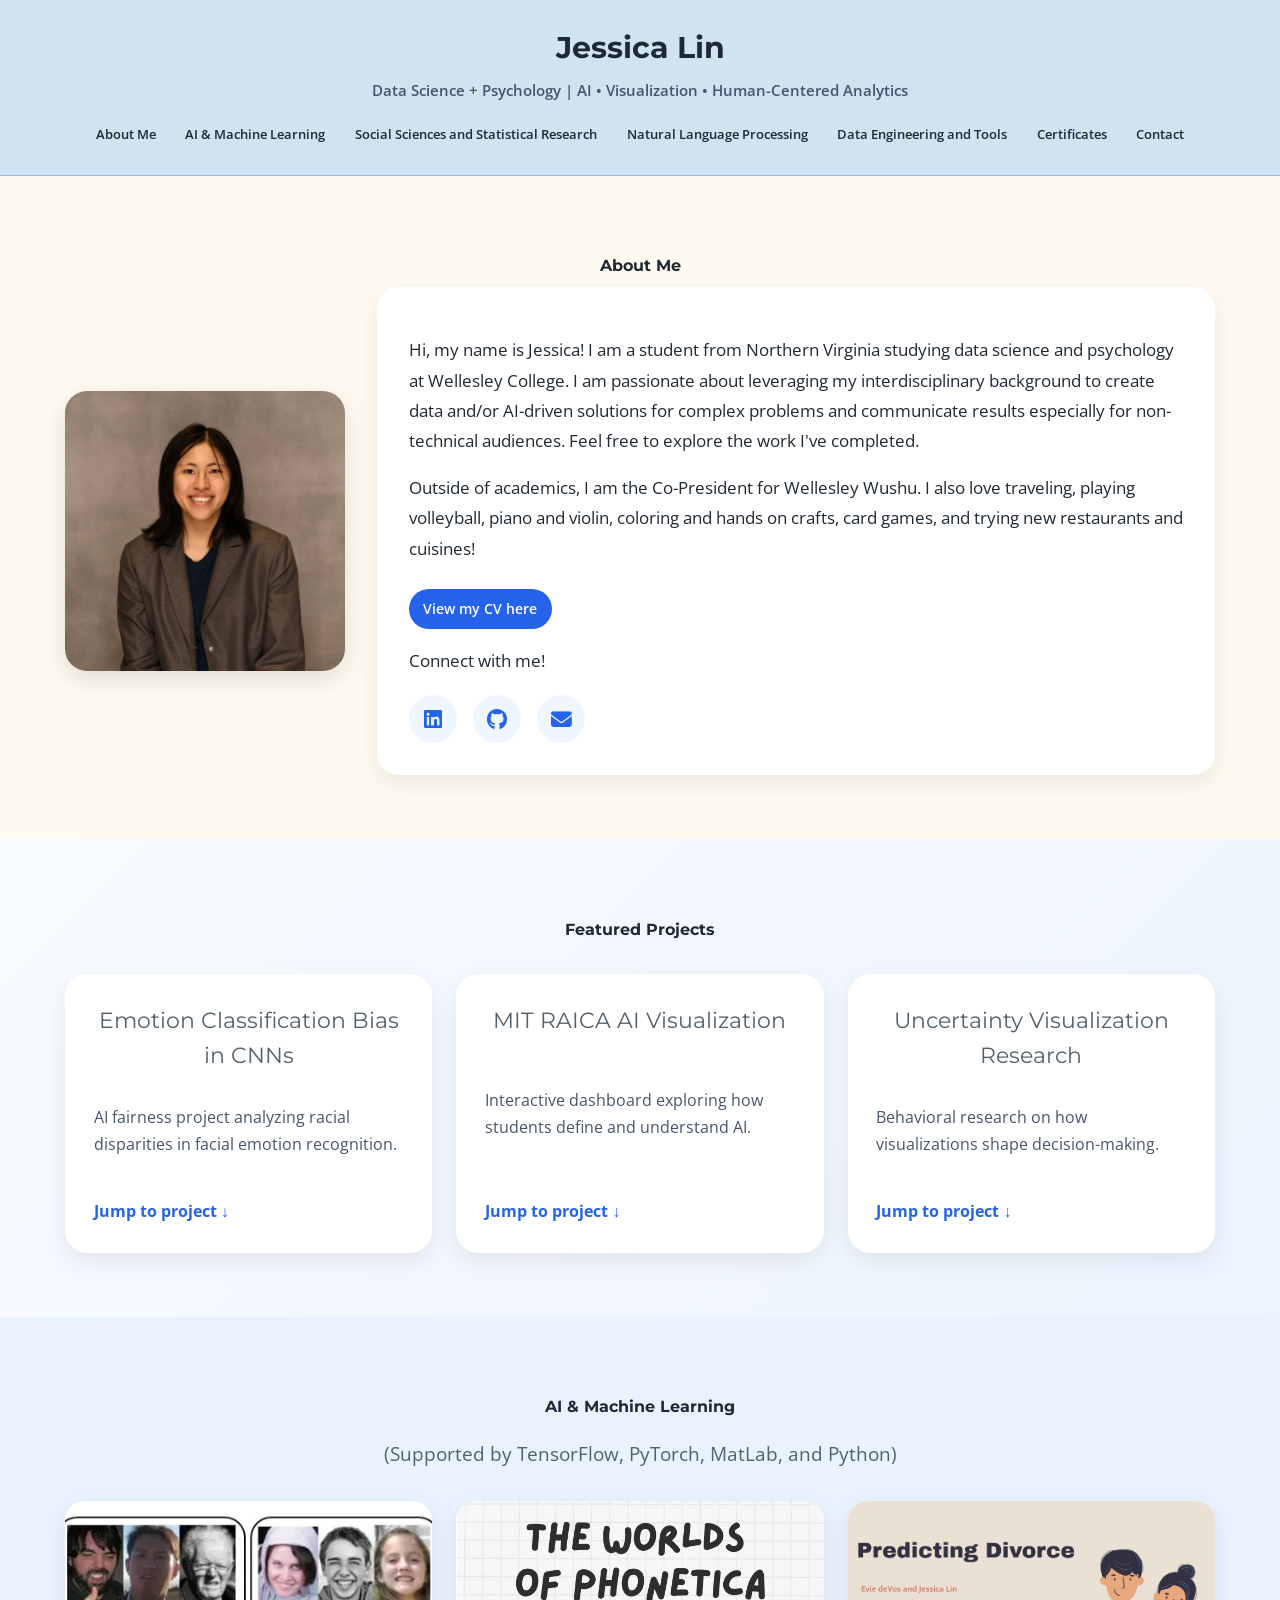
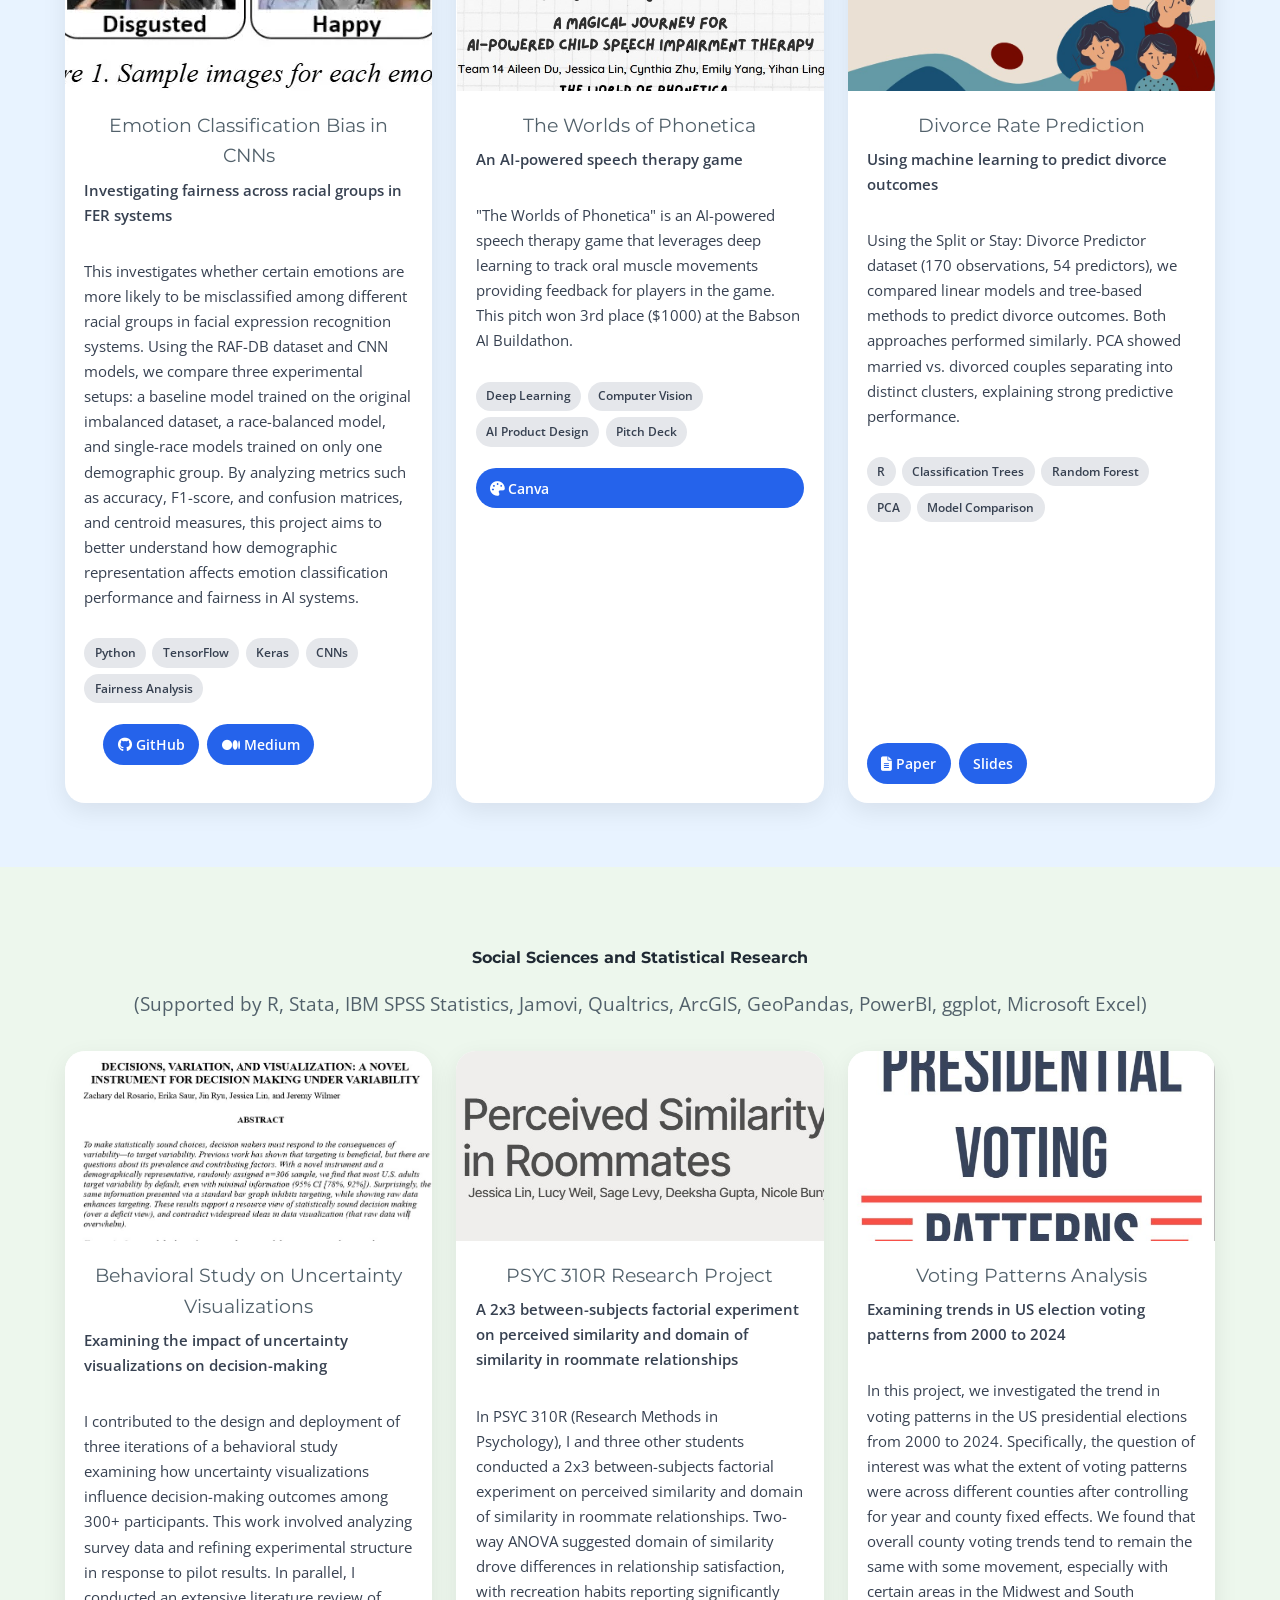
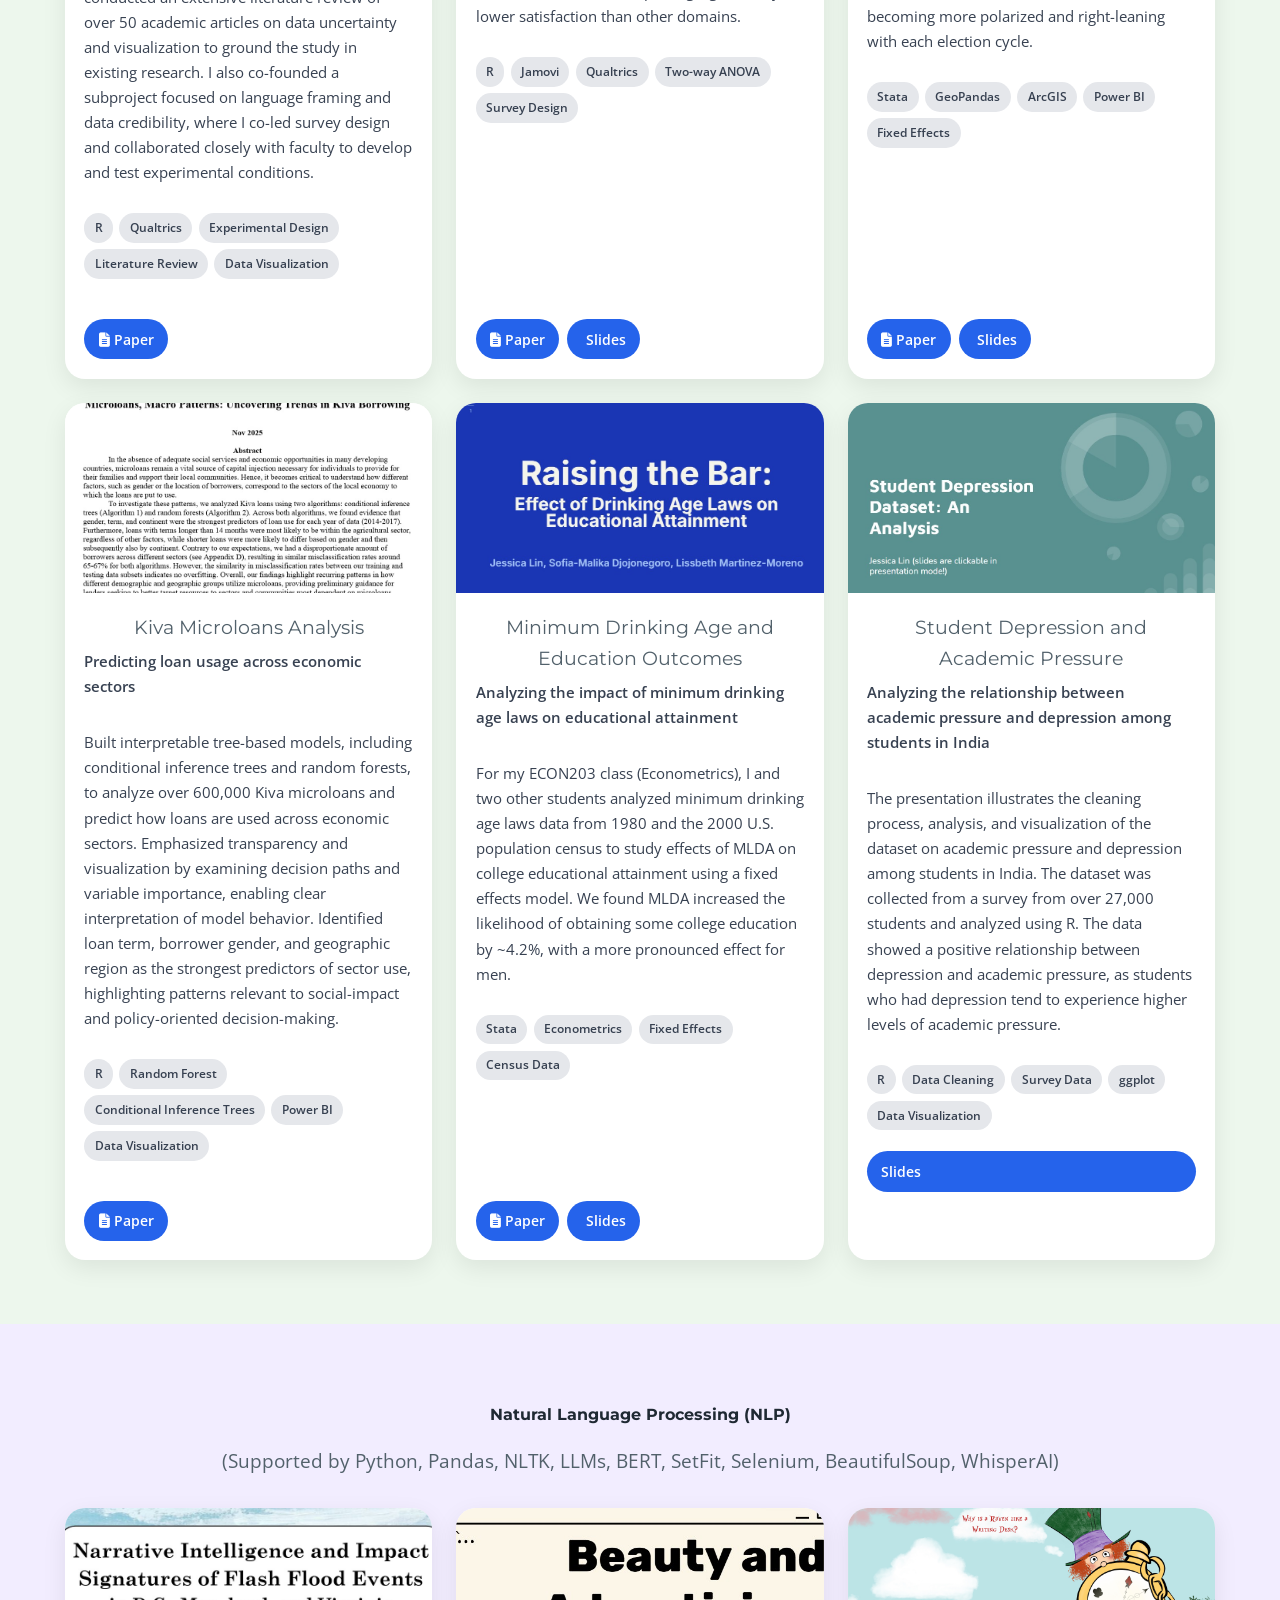
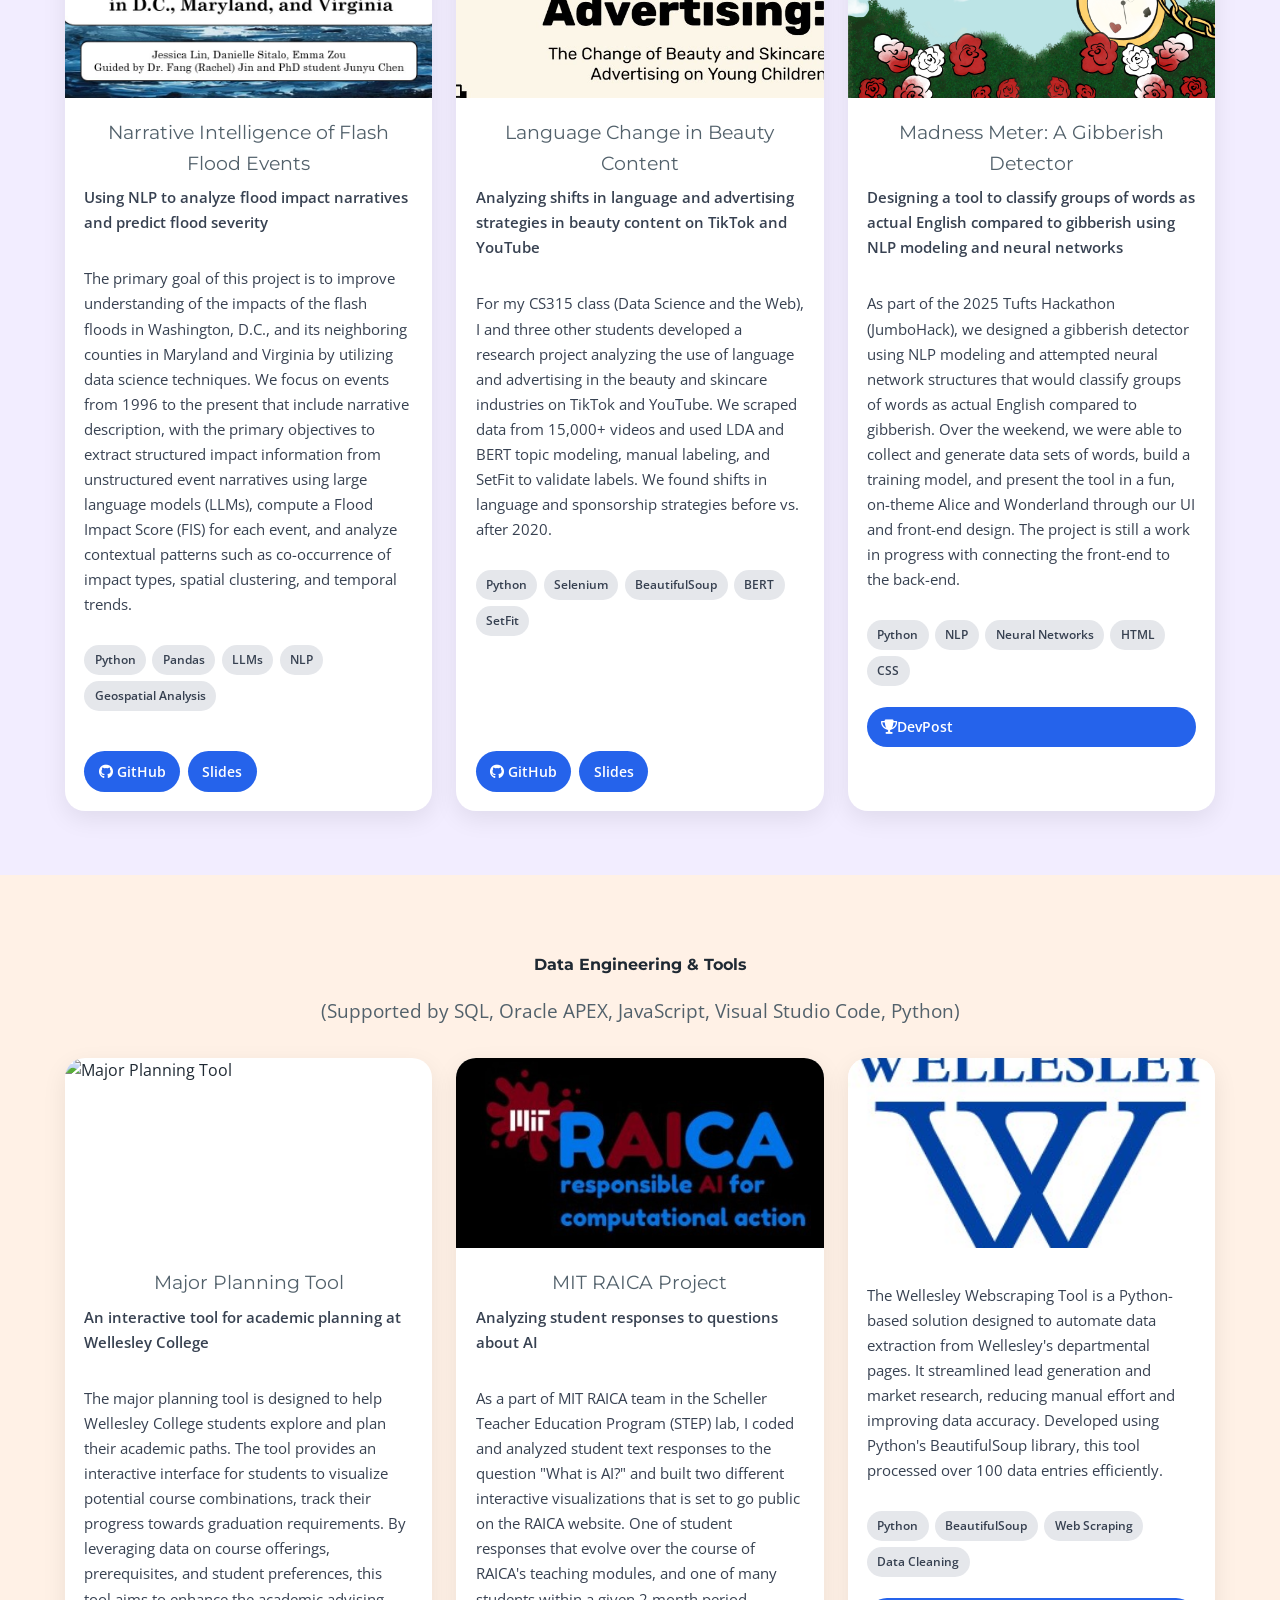
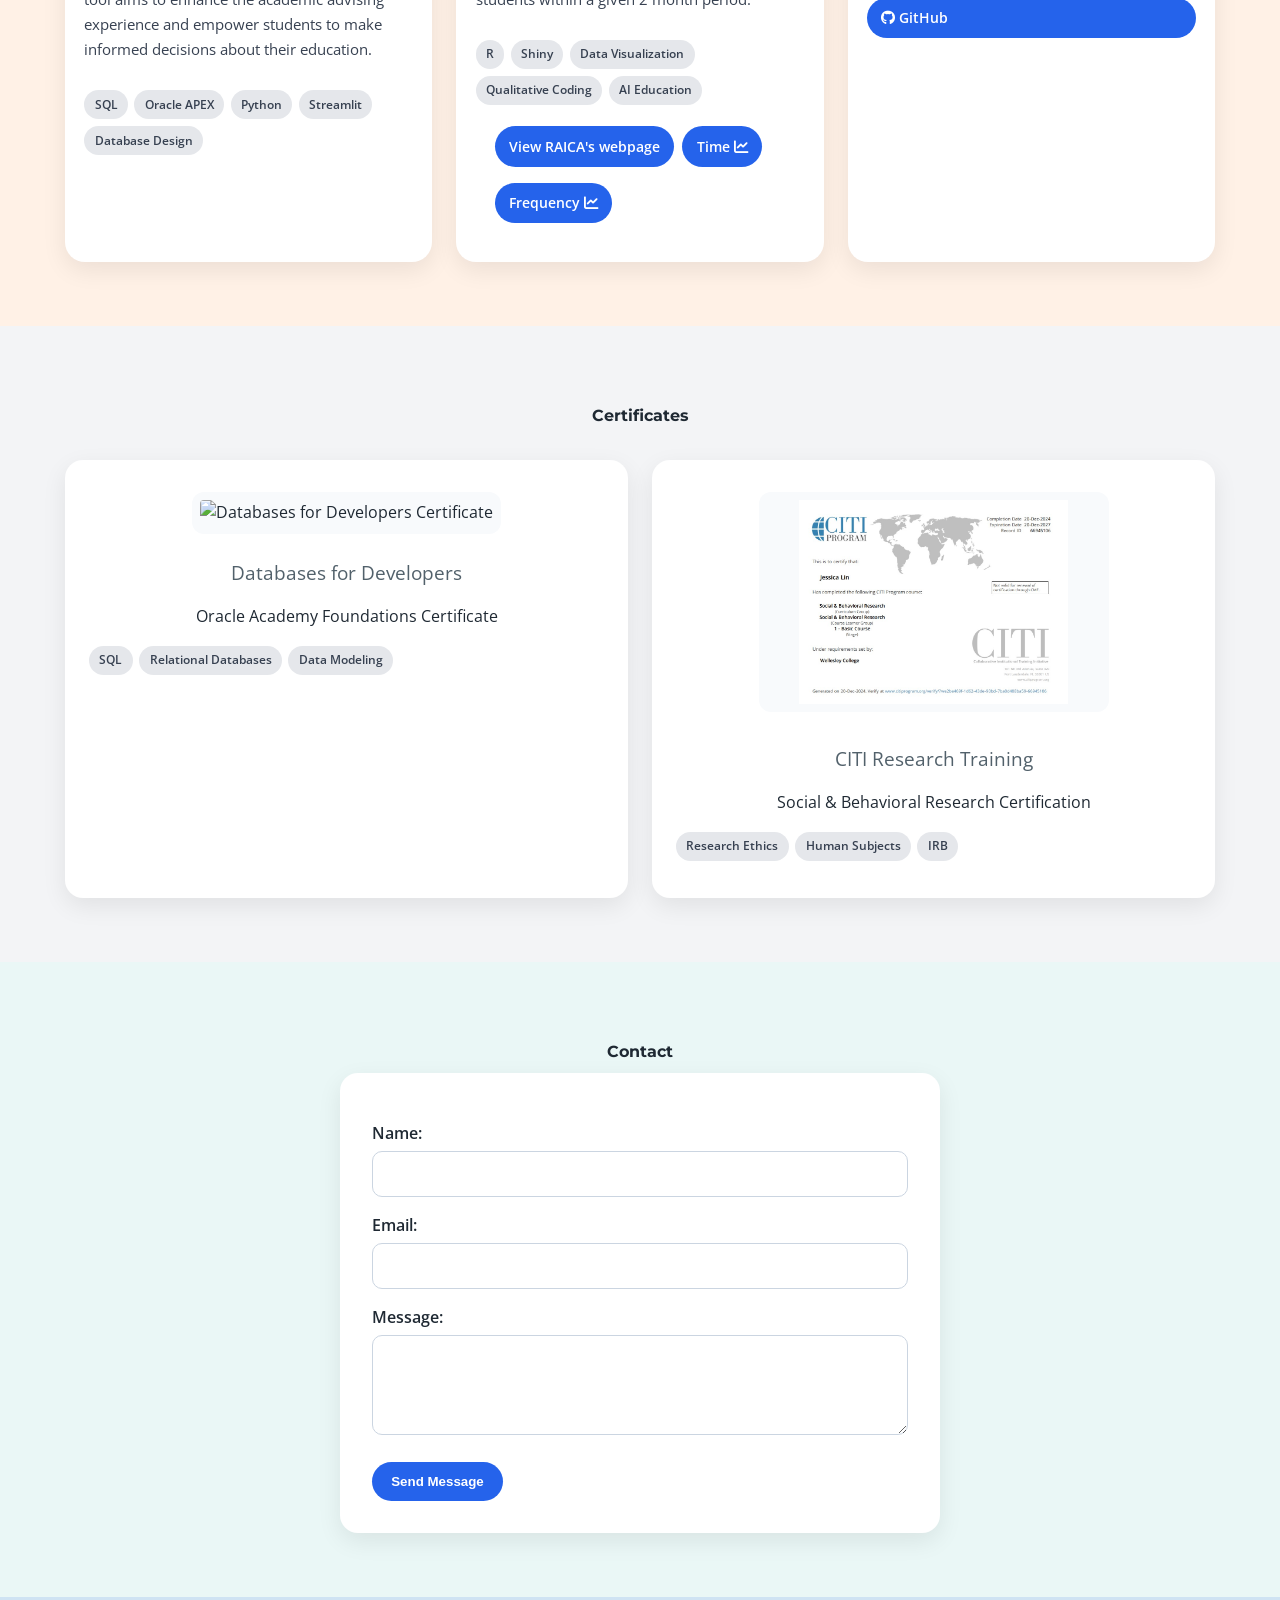
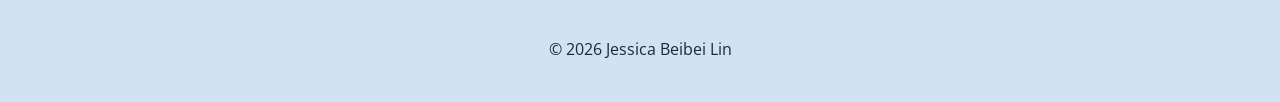
==== fixedHTML.html @ 967aeb87 "Add files via upload" ====
<!DOCTYPE html>
<html lang="en">

<head>
  <meta charset="UTF-8" />
  <meta name="viewport" content="width=device-width, initial-scale=1.0" />
  <title>jessicabeibeilin</title>
  <link rel="stylesheet" href="styles2.css" />
  <link href="https://fonts.googleapis.com/css2?family=Montserrat:wght@400;700&family=Open+Sans:wght@400;600&display=swap"
    rel="stylesheet" />
  <link rel="stylesheet"
href="https://cdnjs.cloudflare.com/ajax/libs/font-awesome/6.5.1/css/all.min.css">
</head>

<body>
  <header>
    <h1>Jessica Lin</h1>
    <p class="header-subtitle"> Data Science + Psychology | AI • Visualization • Human-Centered Analytics</p>
    <nav>
      <a href="#about">About Me</a>
      <a href = "#AI"> AI & Machine Learning</a>
      <a href = "#social-sciences">Social Sciences and Statistical Research</a>
      <a href = "#nlp"> Natural Language Processing</a>
      <a href = "#data-tools">Data Engineering and Tools</a>
      <a href="#certificates">Certificates</a>
      <a href="#contact">Contact</a>
    </nav>
  </header>

  <!-- About Section -->
  <section id="about">
    <div class="section-inner">
      <h2>About Me</h2>

      <div class="about-container">

        <img src="linkedinphoto.jpg" alt="Jessica" class="profile-image" />

        <div class="about-text">
          <p>
            Hi, my name is Jessica! I am a student from Northern Virginia studying data science and psychology at Wellesley College. I am passionate about leveraging my interdisciplinary background to create data and/or AI-driven solutions for complex problems and communicate results especially for non-technical audiences. Feel free to explore the work I've completed. 
          </p>

          <p>
            Outside of academics, I am the Co-President for Wellesley Wushu. I also love traveling, playing volleyball, piano and violin, coloring and hands on crafts, card games, and trying new restaurants and cuisines! 
          </p>

          <a href="https://docs.google.com/document/d/1Eyg92lSTG8nufrN2WsNbJZgg8DPLaAZPEqA3WFaGYxY/edit?usp=sharing"
            class="cv-link" target="_blank" rel="noopener noreferrer">View my CV here</a>

          <p> Connect with me! </p>
          <div class="social-links">

        <a href="https://www.linkedin.com/in/jessicablin/"
            target="_blank"
            rel="noopener noreferrer">
            <i class="fa-brands fa-linkedin"></i>
        </a>

        <a href="https://github.com/JL72005"
            target="_blank"
            rel="noopener noreferrer">
            <i class="fa-brands fa-github"></i>
        </a>

        <a href="mailto:jessicab2lin@gmail.com">
            <i class="fa-solid fa-envelope"></i>
        </a>
      </div>

    </div>
  </section>

  <section id="featured-projects">
  <div class="section-inner">
    <h2>Featured Projects</h2>

    <div class="featured-container">

      <a href="#emotion-cnn" class="featured-card">
        <h3>Emotion Classification Bias in CNNs</h3>
        <p>AI fairness project analyzing racial disparities in facial emotion recognition.</p>
        <span>Jump to project ↓</span>
      </a>

      <a href="#raica" class="featured-card">
        <h3>MIT RAICA AI Visualization</h3>
        <p>Interactive dashboard exploring how students define and understand AI.</p>
        <span>Jump to project ↓</span>
      </a>

      <a href="#uncertainty-viz" class="featured-card">
        <h3>Uncertainty Visualization Research</h3>
        <p>Behavioral research on how visualizations shape decision-making.</p>
        <span>Jump to project ↓</span>
      </a>

    </div>
  </div>
</section>


  <!-- AI Projects Section -->
   <section id="AI">
    <div class="section-inner">
    <h1>AI & Machine Learning</h1>
    <h3>(Supported by TensorFlow, PyTorch, MatLab, and Python)</h3>
    
    <div class="projects-container">
        <!-- ANN project -->
        <div class="project" id="emotion-cnn">
          <img src="ANNprojectimage.jpg" alt="Race Emotion Classifier" class="project-image" />
          <div class="project-text">
            <h3 class="project-title">Emotion Classification Bias in CNNs</h3>
            <p class="project-subtitle"> Investigating fairness across racial groups in FER systems</p>
            <p>
              This investigates whether certain emotions are more likely to be misclassified among different racial groups in facial expression recognition systems. Using the RAF-DB dataset and CNN models, we compare three experimental setups: a baseline model trained on the original imbalanced dataset, a race-balanced model, and single-race models trained on only one demographic group. By analyzing metrics such as accuracy, F1-score, and confusion matrices, and centroid measures, this project aims to better understand how demographic representation affects emotion classification performance and fairness in AI systems.
            </p>

            <div class="tools">
              <span>Python</span>
              <span>TensorFlow</span>
              <span>Keras</span>
              <span>CNNs</span>
              <span>Fairness Analysis</span>
            </div>

            <div class="project-links">
              <a href="https://github.com/JL72005/ANN_final_project_revised" target="_blank"
                rel="noopener noreferrer" class="project-link"><i class="fa-brands fa-github"></i> GitHub</a>
              <a href="https://medium.com/@jl140/emotion-specific-bias-during-facial-expression-recognition-07e80ba3b588" target="_blank"
                rel="noopener noreferrer" class="project-link"><i class="fa-brands fa-medium"></i> Medium</a>
            </div>
          </div>
        </div> 

        <!-- World of Phonetics Concept Mockup -->
        <div class="project" id="phonetica">
            <img src="phonetica-slide.jpg" alt="The Worlds of Phonetica Slide" class="project-image" />
            <div class="project-text">
                <h3 class="project-title">The Worlds of Phonetica</h3>
                <p class="project-subtitle">An AI-powered speech therapy game</p>
                <p>
                "The Worlds of Phonetica" is an AI-powered speech therapy game that leverages deep learning to track oral
                muscle movements providing feedback for players in the game. This pitch won 3rd place ($1000) at the Babson
                AI Buildathon.
                </p>
                <div class="tools">
                  <span>Deep Learning</span>
                  <span>Computer Vision</span>
                  <span>AI Product Design</span>
                  <span>Pitch Deck</span>
                </div>
                <a href="https://www.canva.com/design/DAGWqBNtX0k/dglVapcEIBb4naqel0X7BA/view" target="_blank"
                rel="noopener noreferrer" class="project-link"><i class="fa-solid fa-palette"></i> Canva</a>
            </div>
        </div>

        <!-- Divorce Rate Prediction-->
         <div class="project" id="divorce-prediction">
          <img src="STAT228 Presentation.jpg" alt="STAT228 Project" class="project-image" />
          <div class="project-text">
            <h3 class="project-title">Divorce Rate Prediction</h3>
            <p class="project-subtitle">Using machine learning to predict divorce outcomes</p>
            <p>
              Using the Split or Stay: Divorce Predictor dataset (170 observations, 54 predictors), we compared linear
              models and tree-based methods to predict divorce outcomes. Both approaches performed similarly. PCA showed
              married vs. divorced couples separating into distinct clusters, explaining strong predictive performance.
            </p>
            <div class="tools">
              <span>R</span>
              <span>Classification Trees</span>
              <span>Random Forest</span>
              <span>PCA</span>
              <span>Model Comparison</span>
            </div>
          </div>
          <div class="project-links">
            <a href="https://docs.google.com/document/d/1ZNhc9ETuQOTd26PcB_HYOC4OlQ8F453jZq9GGCqTgaE/edit?usp=sharing"
              target="_blank" rel="noopener noreferrer" class="project-link">
              <i class="fa-solid fa-file-lines"></i> Paper
            </a>
            <a href="https://docs.google.com/presentation/d/14qWuNqqfo8fsfIp4SK6Ht1Xy3H4_ZGeK2hEhko9kilY/edit?usp=sharing"
              target="_blank" rel="noopener noreferrer" class="project-link">
              <wa-icon name="person-chalkboard"></wa-icon>Slides
            </a>
          </div>
        </div>
    </div> 
</div>
</div>
</section>

    <!--Social Sciences and Statistical project-->
    <section id="social-sciences">
    <div class="section-inner">
    <h1>Social Sciences and Statistical Research</h1>
    <h3>(Supported by R, Stata, IBM SPSS Statistics, Jamovi, Qualtrics, ArcGIS, GeoPandas, PowerBI, ggplot, Microsoft Excel)</h3>
    
    <div class="projects-container">

        <!-- Zach Del Rosario Lab -->
        <div class="project" id="uncertainty-viz">
          <img src="VariabilityPaper.jpg" alt="Uncertainty Research Lab" class="project-image" />
          <div class="project-text">
            <h3 class="project-title">Behavioral Study on Uncertainty Visualizations</h3>
            <p class="project-subtitle">Examining the impact of uncertainty visualizations on decision-making</p>
            <p>
              I contributed to the design and deployment of three iterations of a behavioral study examining how uncertainty visualizations influence decision-making outcomes among 300+ participants. This work involved analyzing survey data and refining experimental structure in response to pilot results. In parallel, I conducted an extensive literature review of over 50 academic articles on data uncertainty and visualization to ground the study in existing research. I also co-founded a subproject focused on language framing and data credibility, where I co-led survey design and collaborated closely with faculty to develop and test experimental conditions.
            </p>
            <div class="tools">
              <span>R</span>
              <span>Qualtrics</span>
              <span>Experimental Design</span>
              <span>Literature Review</span>
              <span>Data Visualization</span>
            </div>
          </div>
          <div class="project-links">
            <a href="https://osf.io/preprints/psyarxiv/vujta_v3" target="_blank" rel="noopener noreferrer"
              class="project-link">
              <i class="fa-solid fa-file-lines"></i> Paper
            </a>
          </div>
        </div>
        
      <!-- PSYC 310 R -->
        <div class="project" id="psyc-310r">
          <img src="PSYC310R Presentation.jpg" alt="PSYC310R Research Project" class="project-image" />
          <div class="project-text">
            <h3 class="project-title">PSYC 310R Research Project</h3>
            <p class="project-subtitle">A 2x3 between-subjects factorial experiment on perceived similarity and domain of similarity in roommate relationships</p>
            <p>
              In PSYC 310R (Research Methods in Psychology), I and three other students conducted a 2x3 between-subjects factorial experiment on perceived similarity and domain of similarity in roommate relationships. Two-way ANOVA suggested domain of similarity drove differences in relationship satisfaction, with recreation habits reporting significantly lower satisfaction than other domains.
            </p>
            <div class="tools">
              <span>R</span>
              <span>Jamovi</span>
              <span>Qualtrics</span>
              <span>Two-way ANOVA</span>
              <span>Survey Design</span>
            </div>
          </div>
          <div class="project-links">
            <a href="https://docs.google.com/document/d/1gbOvlLTYnkE1o2awp3HYTtX5MDrzDEFX1TaNJ-Z20pI/edit?usp=sharing"
              target="_blank" rel="noopener noreferrer" class="project-link">
              <i class="fa-solid fa-file-lines"></i> Paper
            </a>
            <a href="https://docs.google.com/presentation/d/1D-kvUPr6qKrRgJjbxMsTWqyV239ixr5wreYImiFqrmQ/edit#slide=id.g357b864254b_0_18"
              target="_blank" rel="noopener noreferrer" class="project-link">
              <i class="fa-solid fa-presentation-screen"></i> Slides
            </a>
          </div> 
        </div>
        <!-- class="project" Voting patterns -->
         <div class="project" id="voting-patterns">
         <img src="PresidentialVotingPatterns.jpg" alt="Voting Patterns Project" class="project-image" />
          <div class="project-text">
            <h3 class="project-title">Voting Patterns Analysis</h3>
            <p class="project-subtitle">Examining trends in US election voting patterns from 2000 to 2024</p>
            <p>
              In this project, we investigated the trend in voting patterns in the US presidential elections from 2000 to 2024. Specifically, the question of interest was what the extent of voting patterns were across different counties after controlling for year and county fixed effects. We found that overall county voting trends tend to remain the same with some movement, especially with certain areas in the Midwest and South becoming more polarized and right-leaning with each election cycle.
            </p>
            <div class="tools">
              <span>Stata</span>
              <span>GeoPandas</span>
              <span>ArcGIS</span>
              <span>Power BI</span>
              <span>Fixed Effects</span>
            </div>
          </div>
          <div class="project-links">
            <a href="https://docs.google.com/document/d/1aka6sstOGWgV332l6RnGOVoq4HM7oTOtIcwrHrVSPS4/edit?usp=sharing"
              target="_blank" rel="noopener noreferrer" class="project-link">
              <i class="fa-solid fa-file-lines"></i> Paper
            </a>
            <a href="https://docs.google.com/presentation/d/1YPPEGNHQqKDYxbkLPn1Yc0EtvVxJaQxF4QAAurKTSwc/edit?usp=sharing"
              target="_blank" rel="noopener noreferrer" class="project-link">
              <i class="fa-solid fa-presentation-screen"></i> Slides
            </a>
          </div>
        </div> 
          
        <!-- kiva microloans-->
         <div class="project" id="kiva-microloans">
          <img src="STAT260PAPER.jpg" alt="STAT 260 PAPER" class="project-image" />
          <div class="project-text">
            <h3 class="project-title">Kiva Microloans Analysis</h3>
            <p class="project-subtitle">Predicting loan usage across economic sectors</p>
            <p>
             Built interpretable tree-based models, including conditional inference trees and random forests, to analyze over 600,000 Kiva microloans and predict how loans are used across economic sectors. Emphasized transparency and visualization by examining decision paths and variable importance, enabling clear interpretation of model behavior. Identified loan term, borrower gender, and geographic region as the strongest predictors of sector use, highlighting patterns relevant to social-impact and policy-oriented decision-making.
            </p>
            <div class="tools">
              <span>R</span>
              <span>Random Forest</span>
              <span>Conditional Inference Trees</span>
              <span>Power BI</span>
              <span>Data Visualization</span>
            </div>
          </div>
          <div class="project-links">
            <a href="https://docs.google.com/document/d/1hBkRtJXxIv7JZl_htSe3cc77V9F8MSpozQvo2VKlYpo/edit?usp=sharing" target="_blank" rel="noopener noreferrer"
              class="project-link">
              <i class="fa-solid fa-file-lines"></i> Paper
            </a>
          </div>
        </div>
        
        <!-- Minimum Drinking Age and Education Outcomes -->
        <div class="project" id="minimum-drinking-age">
          <img src="ECON203Presentation.jpg" alt="ECON203 Research Project" class="project-image" />
          <div class="project-text">
            <h3 class="project-title">Minimum Drinking Age and Education Outcomes</h3>
            <p class="project-subtitle">Analyzing the impact of minimum drinking age laws on educational attainment</p>
            <p>
              For my ECON203 class (Econometrics), I and two other students analyzed minimum drinking age laws data from
              1980 and the 2000 U.S. population census to study effects of MLDA on college educational attainment using a
              fixed effects model. We found MLDA increased the likelihood of obtaining some college education by ~4.2%,
              with a more pronounced effect for men.
            </p>
            <div class="tools">
              <span>Stata</span>
              <span>Econometrics</span>
              <span>Fixed Effects</span>
              <span>Census Data</span>
            </div>
          </div>
          <div class="project-links">
            <a href="https://docs.google.com/document/d/1CeSD0nEW8kujBw_8gRl3DM_efhWUOme5UGp8J2e76OY/edit?usp=sharing"
              target="_blank" rel="noopener noreferrer" class="project-link">
              <i class="fa-solid fa-file-lines"></i> Paper
            </a>
            <a href="https://docs.google.com/presentation/d/1LXL-WvPtcdQpJmtWMU1xlPQOKdjdTAQeJ8tO7WPOICM/edit?usp=sharing"
              target="_blank" rel="noopener noreferrer" class="project-link">
              <i class="fa-solid fa-presentation-screen"></i> Slides
            </a>
          </div>
        </div>

        <!-- Student Depression and Academic Stress-->
        <div class="project" id="student-depression">
            <img src="StudentDataDepression.jpg" alt="Depression and Academic Pressure" class="project-image" />
            <div class="project-text">
                <h3 class="project-title">Student Depression and Academic Pressure</h3>
                <p class="project-subtitle">Analyzing the relationship between academic pressure and depression among students in India</p>
                <p>
                The presentation illustrates the cleaning process, analysis, and visualization of the dataset on academic
                pressure and depression among students in India. The dataset was collected from a survey from over 27,000
                students and analyzed using R. The data showed a positive relationship between depression and academic
                pressure, as students who had depression tend to experience higher levels of academic pressure.
                </p>
            <div class="tools">
              <span>R</span>
              <span>Data Cleaning</span>
              <span>Survey Data</span>
              <span>ggplot</span>
              <span>Data Visualization</span>
            </div>
            <a href="https://drive.google.com/drive/folders/10hbc378LIcHaFcCC3MtoDg8jnHYlb9gu?usp=sharing"
              target="_blank" rel="noopener noreferrer" class="project-link">Slides</a>
          </div>
        </div>
    </div>
    </div>
</section>

   <!--Natural Language Processing (NLP)-->
<section id="nlp">
  <div class="section-inner">

    <h1>Natural Language Processing (NLP)</h1>

    <h3>
      (Supported by Python, Pandas, NLTK, LLMs, BERT, SetFit, Selenium, 
      BeautifulSoup, WhisperAI)
    </h3>

    <div class="projects-container">

      <!-- Narrative Intelligence of Flash Flood Events -->
      <div class="project" id="narrative-intelligence">
        <img src="PITUNPROJECT.jpg" alt="GWU PIT-UN Project" class="project-image" />

        <div class="project-text">
            <h3 class="project-title">Narrative Intelligence of Flash Flood Events</h3>
            <p class="project-subtitle"> Using NLP to analyze flood impact narratives and predict flood severity</p>  
            <p>
                The primary goal of this project is to improve understanding of the impacts of the flash floods in
                Washington, D.C., and its neighboring counties in Maryland and Virginia by utilizing data science
                techniques. We focus on events from 1996 to the present that include narrative description, with the
                primary objectives to extract structured impact information from unstructured event narratives using large
                language models (LLMs), compute a Flood Impact Score (FIS) for each event, and analyze contextual patterns
                such as co-occurrence of impact types, spatial clustering, and temporal trends.
            </p>

          <div class="tools">
            <span>Python</span>
            <span>Pandas</span>
            <span>LLMs</span>
            <span>NLP</span>
            <span>Geospatial Analysis</span>
          </div>
        </div>

        <div class="project-links">
          <a href="https://github.com/JL72005/PIT-UN-Project4.git"
            target="_blank"
            rel="noopener noreferrer"
            class="project-link">
            <i class="fa-brands fa-github"></i> 
            GitHub
          </a>

          <a href="https://docs.google.com/presentation/d/1td4mOc9ySiOkekLtYPW6J-IBFLDWVoEcFLQadHbI9MY/edit?usp=sharing"
            target="_blank"
            rel="noopener noreferrer"
            class="project-link">
            Slides
          </a>
        </div>
      </div>

      <!-- Language Change in Beauty Content -->
      <div class="project" id="language-change">
        <img src="CS315 Project.jpg" alt="CS315 Research Project" class="project-image" />

        <div class="project-text">
            <h3 class="project-title">Language Change in Beauty Content</h3>
            <p class="project-subtitle">Analyzing shifts in language and advertising strategies in beauty content on TikTok and YouTube</p>
            <p>
                For my CS315 class (Data Science and the Web), I and three other students developed a research project
                analyzing the use of language and advertising in the beauty and skincare industries on TikTok and YouTube.
                We scraped data from 15,000+ videos and used LDA and BERT topic modeling, manual labeling, and SetFit to
                validate labels. We found shifts in language and sponsorship strategies before vs. after 2020.
            </p>

          <div class="tools">
            <span>Python</span>
            <span>Selenium</span>
            <span>BeautifulSoup</span>
            <span>BERT</span>
            <span>SetFit</span>
          </div>
        </div>

        <div class="project-links">
          <a href="https://github.com/Wellesley-CS315/final-paper-team-aaej"
            target="_blank"
            rel="noopener noreferrer"
            class="project-link">
            <i class="fa-brands fa-github"></i> GitHub
          </a>

          <a href="https://docs.google.com/presentation/d/1a7zX3cVhnzWEAOMtw7NjuXPuatqKRZ4Jvd73-P8RVrQ/edit?usp=sharing"
            target="_blank"
            rel="noopener noreferrer"
            class="project-link">
            Slides
          </a>
        </div>
      </div>

      <!-- Madness Meter: A Gibberish Detector -->
      <div class="project" id="madness-meter">
        <img src="MadnessMeterHomePage.png" alt="Madness Meter" class="project-image" />

        <div class="project-text">
            <h3 class="project-title">Madness Meter: A Gibberish Detector</h3>
            <p class="project-subtitle"> Designing a tool to classify groups of words as actual English compared to gibberish using NLP modeling and neural networks</p>
            <p>
                As part of the 2025 Tufts Hackathon (JumboHack), we designed a gibberish detector using NLP modeling and
                attempted neural network structures that would classify groups of words as actual English compared to
                gibberish. Over the weekend, we were able to collect and generate data sets of words, build a training
                model, and present the tool in a fun, on-theme Alice and Wonderland through our UI and front-end design.
                The project is still a work in progress with connecting the front-end to the back-end.
            </p>

          <div class="tools">
            <span>Python</span>
            <span>NLP</span>
            <span>Neural Networks</span>
            <span>HTML</span>
            <span>CSS</span>
          </div>

          <a href="https://devpost.com/software/madness-meter"
            target="_blank"
            rel="noopener noreferrer"
            class="project-link">
            <i class="fa-solid fa-trophy"></i>DevPost
          </a>
        </div>
      </div>

    </div>
  </div>
</section>

   <!--Data Engineering & Tools--> 
<section id="data-tools">
  <div class="section-inner">

    <h1>Data Engineering & Tools</h1> 

    <h3>
      (Supported by SQL, Oracle APEX, JavaScript, 
      Visual Studio Code, Python)
    </h3>

    <div class="projects-container">

      <!--Standout: Major Planning Tool-->
      <div class="project" id="major-planning-tool">
        <img src="major_planning_tool.jpg" alt="Major Planning Tool" class="project-image" />

        <div class="project-text">
          <h3 class="project-title">Major Planning Tool</h3>
          <p class="project-subtitle">An interactive tool for academic planning at Wellesley College</p>

          <p>
            The major planning tool is designed to help Wellesley College students explore and plan their academic
            paths. The tool provides an interactive interface for students to visualize potential course combinations,
            track their progress towards graduation requirements. By leveraging data on course offerings, prerequisites,
            and student preferences, this tool aims to enhance the academic advising experience and empower students to
            make informed decisions about their education.
          </p>

          <div class="tools">
            <span>SQL</span>
            <span>Oracle APEX</span>
            <span>Python</span>
            <span>Streamlit</span>
            <span>Database Design</span>
          </div>
        </div>
      </div>

      <!-- MIT RAICA Project -->
      <div class="project" id="raica">
        <img src="MITRAICAlogo.jpg" alt="RAICA project" class="project-image" />

        <div class="project-text">
          <h3 class="project-title">MIT RAICA Project</h3>
          <p class="project-subtitle">Analyzing student responses to questions about AI</p>
          <p>
            As a part of MIT RAICA team in the Scheller Teacher Education Program (STEP) lab, I coded and analyzed
            student text responses to the question "What is AI?" and built two different interactive visualizations
            that is set to go public on the RAICA website. One of student responses that evolve over the course of
            RAICA's teaching modules, and one of many students within a given 2 month period.
          </p>

          <div class="tools">
            <span>R</span>
            <span>Shiny</span>
            <span>Data Visualization</span>
            <span>Qualitative Coding</span>
            <span>AI Education</span>
          </div>

          <div class="project-links">
            <a href="https://education.mit.edu/project/raica-responsible-ai-for-computational-action/"
              target="_blank"
              rel="noopener noreferrer"
              class="project-link">
              View RAICA's webpage
            </a>

            <a href="https://jl140miteducation.shinyapps.io/RAICA_DataViz_v7/"
              target="_blank"
              rel="noopener noreferrer"
              class="project-link">
              Time
              <i class="fa-solid fa-chart-line"></i>
            </a>

            <a href="https://jl140miteducation.shinyapps.io/What_is_AI_150_responses/"
              target="_blank"
              rel="noopener noreferrer"
              class="project-link">
              Frequency
              <i class="fa-solid fa-chart-line"></i>
            </a>
          </div>
        </div>
      </div>

      <!-- Wellesley Webscraping Tool -->
      <div class="project" id="webscrapingtool">
        <img src="webscraping-tool.jpg" alt="Wellesley Webscraping Tool" class="project-image" />

        <div class="project-text">
          <p>
            The Wellesley Webscraping Tool is a Python-based solution designed to automate data extraction from
            Wellesley's departmental pages. It streamlined lead generation and market research, reducing manual effort
            and improving data accuracy. Developed using Python's BeautifulSoup library, this tool processed over 100
            data entries efficiently.
          </p>

          <div class="tools">
            <span>Python</span>
            <span>BeautifulSoup</span>
            <span>Web Scraping</span>
            <span>Data Cleaning</span>
          </div>

          <a href="https://github.com/JL72005/BlossomsProfwebscraping.git"
            target="_blank"
            rel="noopener noreferrer"
            class="project-link">
            <i class="fa-brands fa-github"></i> GitHub
          </a>
        </div>
      </div>

    </div>
  </div>
</section>

<!-- Certificates -->
<section id="certificates">
  <div class="section-inner">

    <h2>Certificates</h2>

    <div class="certificates-grid">

      <!-- Certificate 1 -->
      <div class="certificate-card">
        <img src="classcertofexcellence.pdf"
          alt="Databases for Developers Certificate"
          class="certificate-image" />

        <h3>Databases for Developers</h3>

        <p>Oracle Academy Foundations Certificate</p>

        <div class="tools">
          <span>SQL</span>
          <span>Relational Databases</span>
          <span>Data Modeling</span>
        </div>
      </div>

      <!-- Certificate 2 -->
      <div class="certificate-card">
        <img src="CITI-certification.jpg"
          alt="CITI Certification"
          class="certificate-image" />

        <h3>CITI Research Training</h3>

        <p>Social & Behavioral Research Certification</p>

        <div class="tools">
          <span>Research Ethics</span>
          <span>Human Subjects</span>
          <span>IRB</span>
        </div>
      </div>

    </div>
  </div>
</section>
  
    <!-- Contact Section -->
    <section id="contact">
        <div class="section-inner">
        <h1>Contact</h1>
        <form action="https://formspree.io/f/xeoogkbo" method="POST">
            <label for="name">Name:</label>
            <input type="text" id="name" name="name" required />
            
            <label for="email">Email:</label>
            <input type="email" id="email" name="email" required />

            <label for="message">Message:</label>
            <textarea id="message" name="message" rows="4" required></textarea>

            <button type="submit">Send Message</button>
        </form>
        </div>
    </section>

  <footer>
    <p>© 2026 Jessica Beibei Lin</p>
  </footer>
</body>

</html>
---- styles2.css ----
* {
  box-sizing: border-box;
}

body {
  margin: 0;
  font-family: "Open Sans", sans-serif;
  color: #1f2933;
  background: #f8fafc;
  line-height: 1.6;
}

header {
  background: #cfe3f3;
  padding: 1.5rem 2rem;
  text-align: center;
  border-bottom: 1px solid #9bb8cc;
}

header h1 {
  margin: 0 0 0.35rem;
  font-family: "Montserrat", sans-serif;
  font-size: 1.9rem;
}

.header-subtitle {
  margin: 0 0 1rem;
  font-size: 0.95rem;
  color: #475569;
  font-weight: 600;
}

nav {
  display: flex;
  justify-content: center;
  flex-wrap: wrap;
  gap: 0.75rem;
}

nav a {
  color: #1f2933;
  text-decoration: none;
  font-weight: 600;
  font-size: 0.82rem;
  padding: 0.35rem 0.55rem;
  border-radius: 999px;
}

nav a:hover {
  background: rgba(255, 255, 255, 0.55);
  text-decoration: none;
}

section {
  padding: 4rem 1.5rem;
}

.section-inner {
  max-width: 1150px;
  margin: 0 auto;
}

section h1,
section h2 {
  font-family: "Montserrat", sans-serif;
  text-align: center;
  margin-bottom: 0.5rem;
  font-size: medium;
}

section h3 {
  text-align: center;
  font-weight: 400;
  margin-bottom: 2rem;
  color: #52616b;
}

/* Different section backgrounds */
#about {
  background: #fffaf0;
}

#AI {
  background: #e8f3ff;
}

#social-sciences {
  background: #edf7ed;
}

#nlp {
  background: #f2edff;
}

#data-tools {
  background: #fff1e6;
}

#certificates {
  background: #f3f4f6;
}

#contact {
  background: #eaf7f6;
}

/* About section */
.about-container {
  display: grid;
  grid-template-columns: 280px 1fr;
  gap: 2rem;
  align-items: center;
}

.profile-image {
  width: 280px;
  height: 280px;
  object-fit: cover;
  border-radius: 22px;
  justify-self: center;
  box-shadow: 0 8px 24px rgba(0, 0, 0, 0.12);
}

.about-text {
  background: white;
  padding: 2rem;
  border-radius: 22px;
  box-shadow: 0 8px 24px rgba(0, 0, 0, 0.08);
}

.about-text p {
  font-size: 1.05rem;
  line-height: 1.8;
}

.cv-link,
.project-link {
  display: inline-block;
  margin-top: 0.5rem;
  padding: 0.55rem 0.9rem;
  background: #2563eb;
  color: white;
  border-radius: 999px;
  text-decoration: none;
  font-size: 0.9rem;
  font-weight: 600;
}

.cv-link:hover,
.project-link:hover {
  background: #1d4ed8;
}

.social-links {
  display: flex;
  gap: 1rem;
  margin-top: 1.2rem;
}

.social-links a {
  width: 48px;
  height: 48px;

  display: flex;
  align-items: center;
  justify-content: center;

  border-radius: 50%;
  background: #eff6ff;

  color: #2563eb;
  font-size: 1.3rem;

  text-decoration: none;

  transition: transform 0.2s ease,
              background 0.2s ease,
              color 0.2s ease;
}

.social-links a:hover {
  transform: translateY(-4px);

  background: #2563eb;
  color: white;
}

/*feature projects*/
#featured-projects {
  background: linear-gradient(
    135deg,
    #f8fbff,
    #edf4ff
  );
}

.featured-container {
  display: grid;
  grid-template-columns: repeat(3, 1fr);
  gap: 1.5rem;
  margin-top: 2rem;
}

.featured-card {
  background: white;
  padding: 1.8rem;
  border-radius: 22px;

  text-decoration: none;
  color: #1f2933;

  box-shadow: 0 8px 24px rgba(0,0,0,0.08);

  transition: transform 0.25s ease,
              box-shadow 0.25s ease;

  display: flex;
  flex-direction: column;
  justify-content: space-between;
}

.featured-card:hover {
  transform: translateY(-6px);

  box-shadow: 0 16px 40px rgba(0,0,0,0.12);
}

.featured-card h3 {
  margin-top: 0;
  margin-bottom: 1rem;

  font-size: 1.35rem;
  font-family: "Montserrat", sans-serif;
}

.featured-card p {
  color: #475569;
  line-height: 1.7;
}

.featured-card span {
  margin-top: 1.5rem;

  color: #2563eb;
  font-weight: 700;
}

/* Project cards */
.projects-container {
  display: grid;
  grid-template-columns: repeat(auto-fit, minmax(340px, 1fr));
  gap: 1.5rem;
}

.project {
  background: white;
  border-radius: 20px;
  overflow: hidden;
  box-shadow: 0 8px 24px rgba(0, 0, 0, 0.08);
  display: flex;
  flex-direction: column;

  transition: transform 0.25s ease,
              box-shadow 0.25s ease;

  height: 100%;
}

.project:hover {
  transform: translateY(-8px);

  box-shadow: 0 16px 40px rgba(0, 0, 0, 0.14);
}

.project-image {
  width: 100%;
  height: 190px;
  object-fit: cover;

  transition: transform 0.3s ease;
}

.project:hover .project-image {
  transform: scale(1.03);
}

.project-text {
  padding: 1.2rem;
  flex: 1;

  display: flex;
  flex-direction: column;
}

.project-title {
  margin-top: 0;
  margin-bottom: 0.4rem;
  font-size: 1.2rem;
  font-family: "Montserrat", sans-serif;
}

.project-subtitle {
  margin-top: 0;
  margin-bottom: 1rem;
  color: #64748b;
  font-size: 0.92rem;
  font-weight: 600;
}

.project-text p {
  font-size: 0.95rem;
  line-height: 1.65;
  color: #374151;
}

.tools {
  display: flex;
  flex-wrap: wrap;
  gap: 0.4rem;
  margin: 0.8rem 0;
}

.tools span {
  background: #e5e7eb;
  color: #374151;
  padding: 0.3rem 0.65rem;
  border-radius: 999px;
  font-size: 0.78rem;
  font-weight: 600;
}

.project-links {
  display: flex;
  flex-wrap: wrap;
  gap: 0.5rem;
  padding: 0 1.2rem 1.2rem;
  margin-top: auto; /*pushes the links to the bottom of the card*/
}

/* Certificates */
.certificates-container {
  background: white;
  padding: 1.5rem;
  margin-bottom: 1.5rem;
  border-radius: 18px;
  box-shadow: 0 8px 24px rgba(0, 0, 0, 0.08);
}

.certificate-image {
  width: 100%;
  max-width: 350px;
  height: 220px;
  object-fit: contain;
  background: #f1f5f9;
  border-radius: 12px;
  margin: 0.5rem;
}

.certificates-grid {
  display: grid;
  grid-template-columns: repeat(auto-fit, minmax(280px, 1fr));
  gap: 1.5rem;
  margin-top: 2rem;
}

.certificate-card {
  background: white;
  border-radius: 18px;
  padding: 1.5rem;
  text-align: center;
  box-shadow: 0 8px 24px rgba(0, 0, 0, 0.08);
}

.certificate-card h3 {
  margin-top: 1rem;
  margin-bottom: 0.5rem;
}

.certificate-image {
  width: 100%;
  height: 220px;
  object-fit: contain;
  background: #f8fafc;
  border-radius: 12px;
  padding: 0.5rem;
}

/* Contact */
form {
  max-width: 600px;
  margin: 0 auto;
  background: white;
  padding: 2rem;
  border-radius: 18px;
  box-shadow: 0 8px 24px rgba(0, 0, 0, 0.08);
}

label {
  display: block;
  margin-top: 1rem;
  font-weight: 600;
}

input,
textarea {
  width: 100%;
  padding: 0.8rem;
  margin-top: 0.3rem;
  border: 1px solid #cbd5e1;
  border-radius: 10px;
  font-family: inherit;
}

button {
  margin-top: 1.2rem;
  padding: 0.75rem 1.2rem;
  border: none;
  border-radius: 999px;
  background: #2563eb;
  color: white;
  font-weight: 700;
  cursor: pointer;
}

button:hover {
  background: #1d4ed8;
}

footer {
  text-align: center;
  padding: 1.5rem;
  background: #cfe3f3;
}

/* Responsive */
@media (max-width: 700px) {
  .about-container {
    grid-template-columns: 1fr;
    text-align: center;
  }

  .profile-image {
    width: 220px;
    height: 220px;
  }
}

@media (max-width: 600px) {
  .projects-container {
    grid-template-columns: 1fr;
  }

  nav {
    flex-direction: column;
    gap: 0.6rem;
  }

  section {
    padding: 3rem 1rem;
  }
}
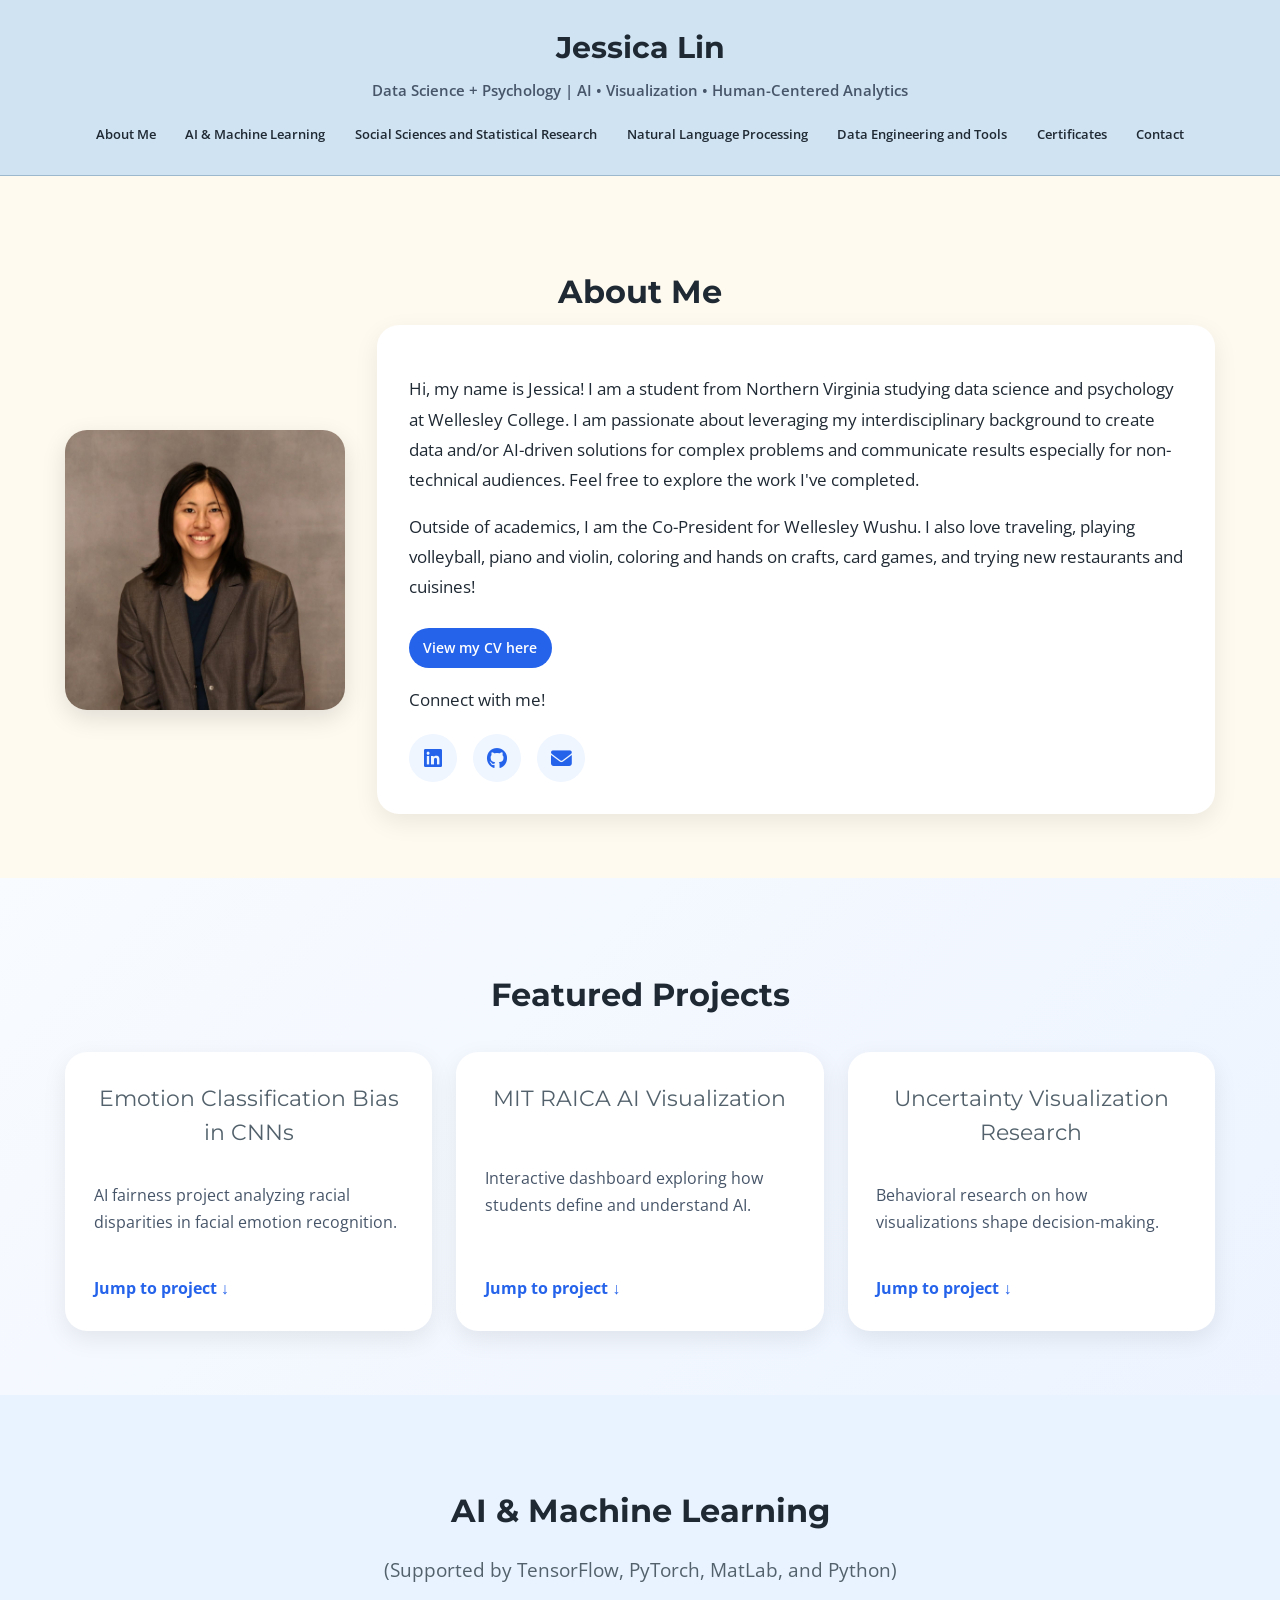
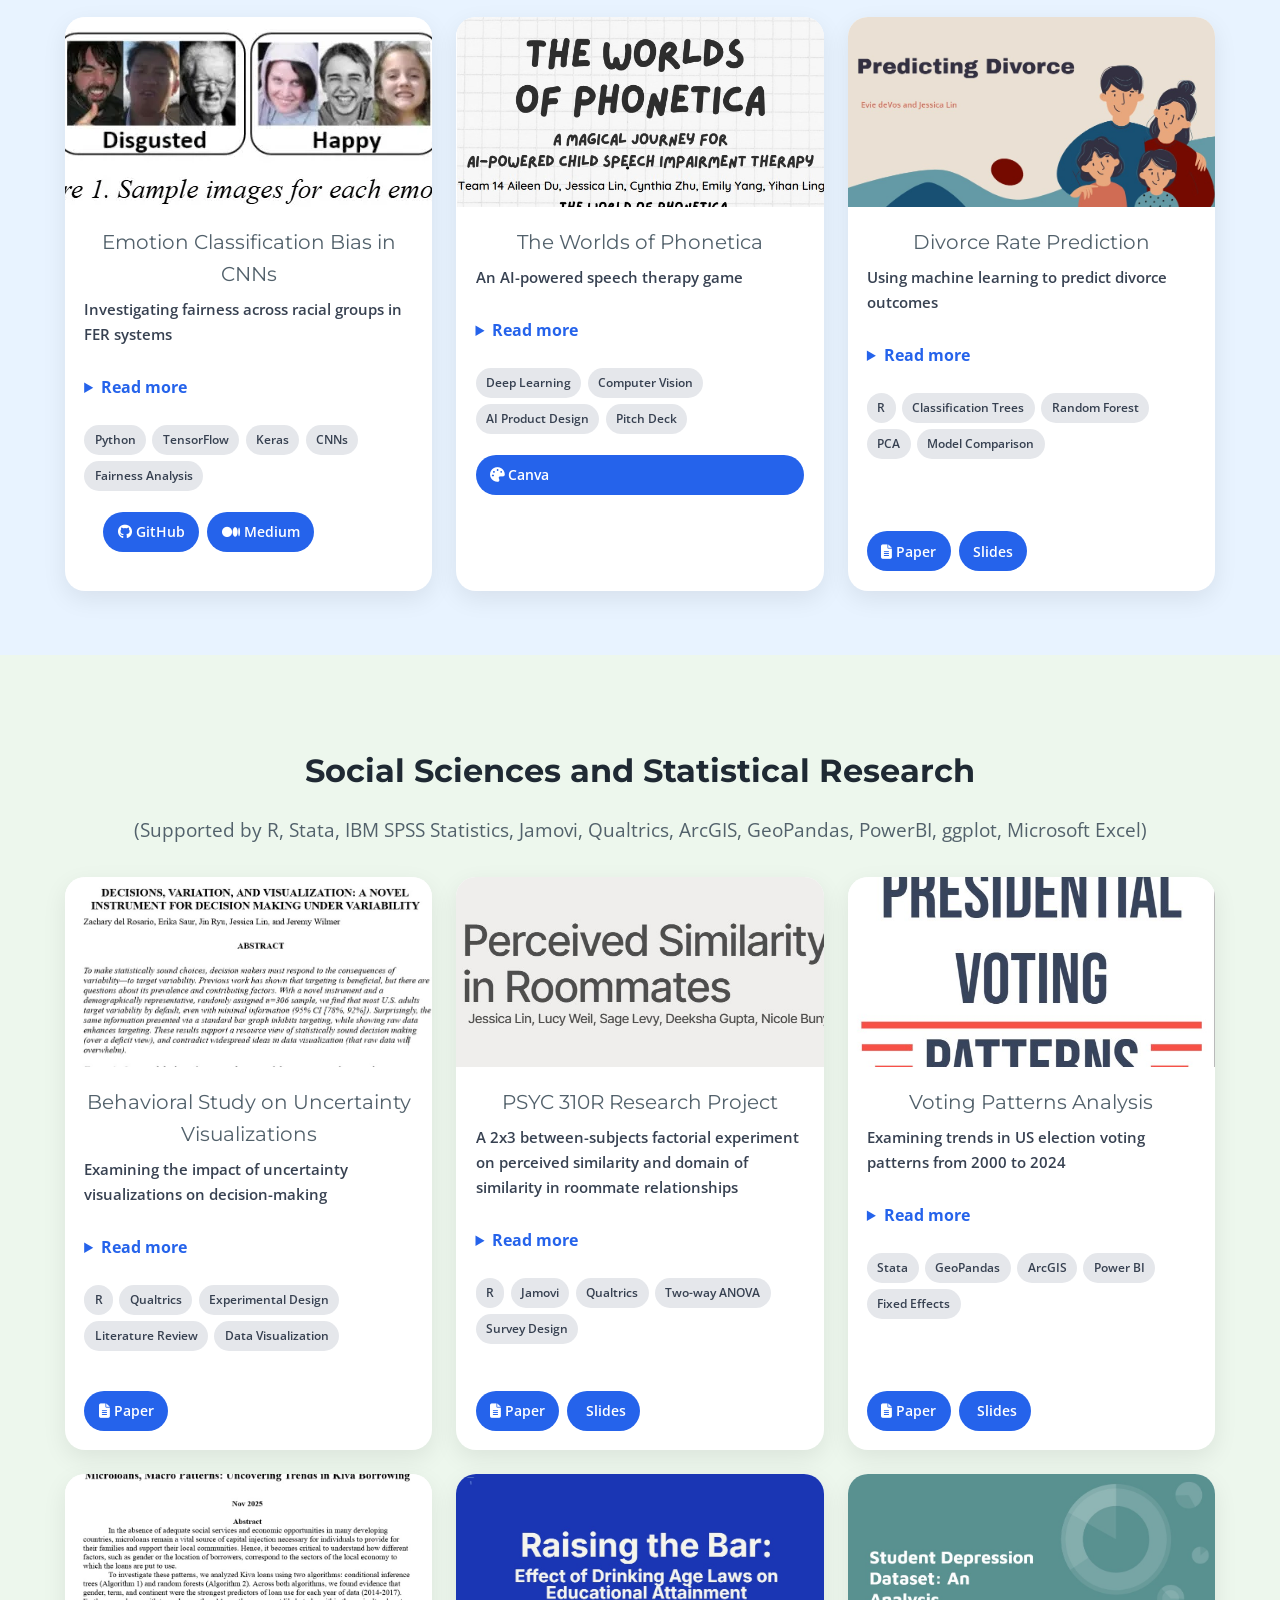
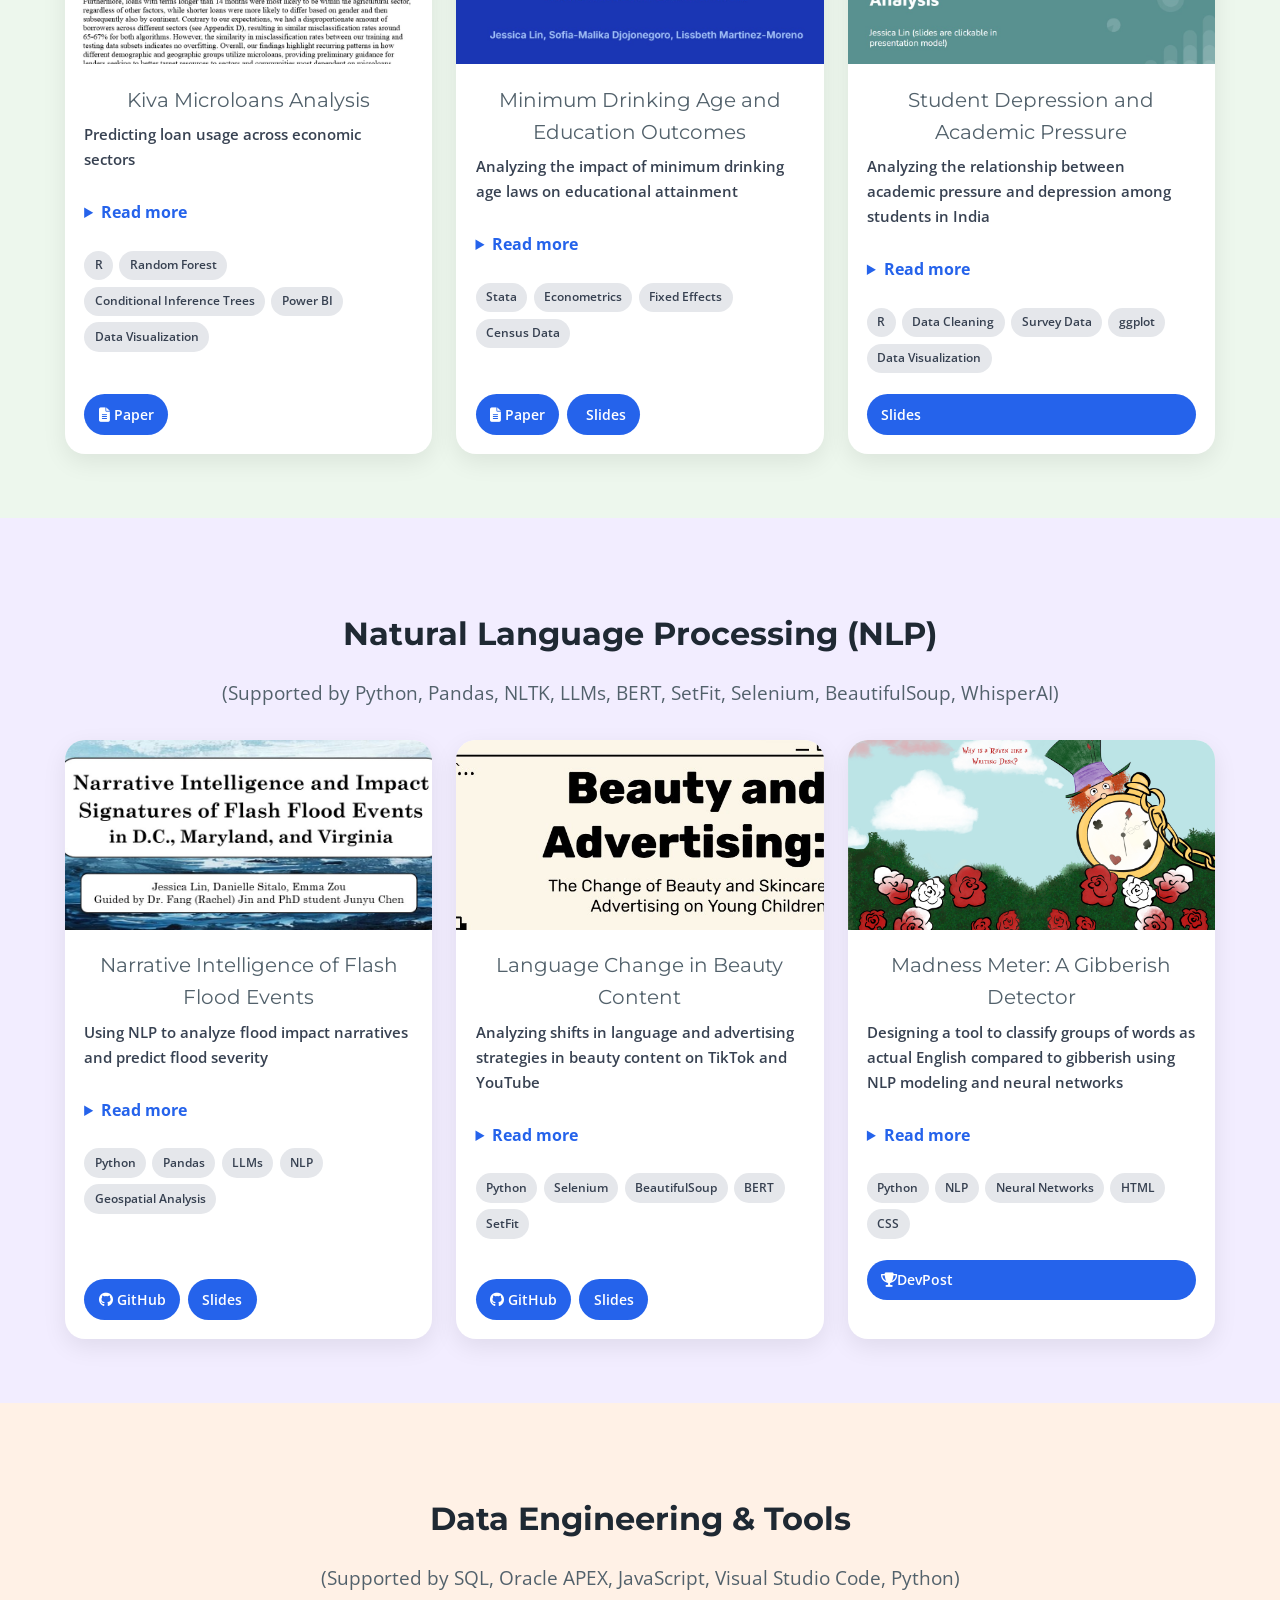
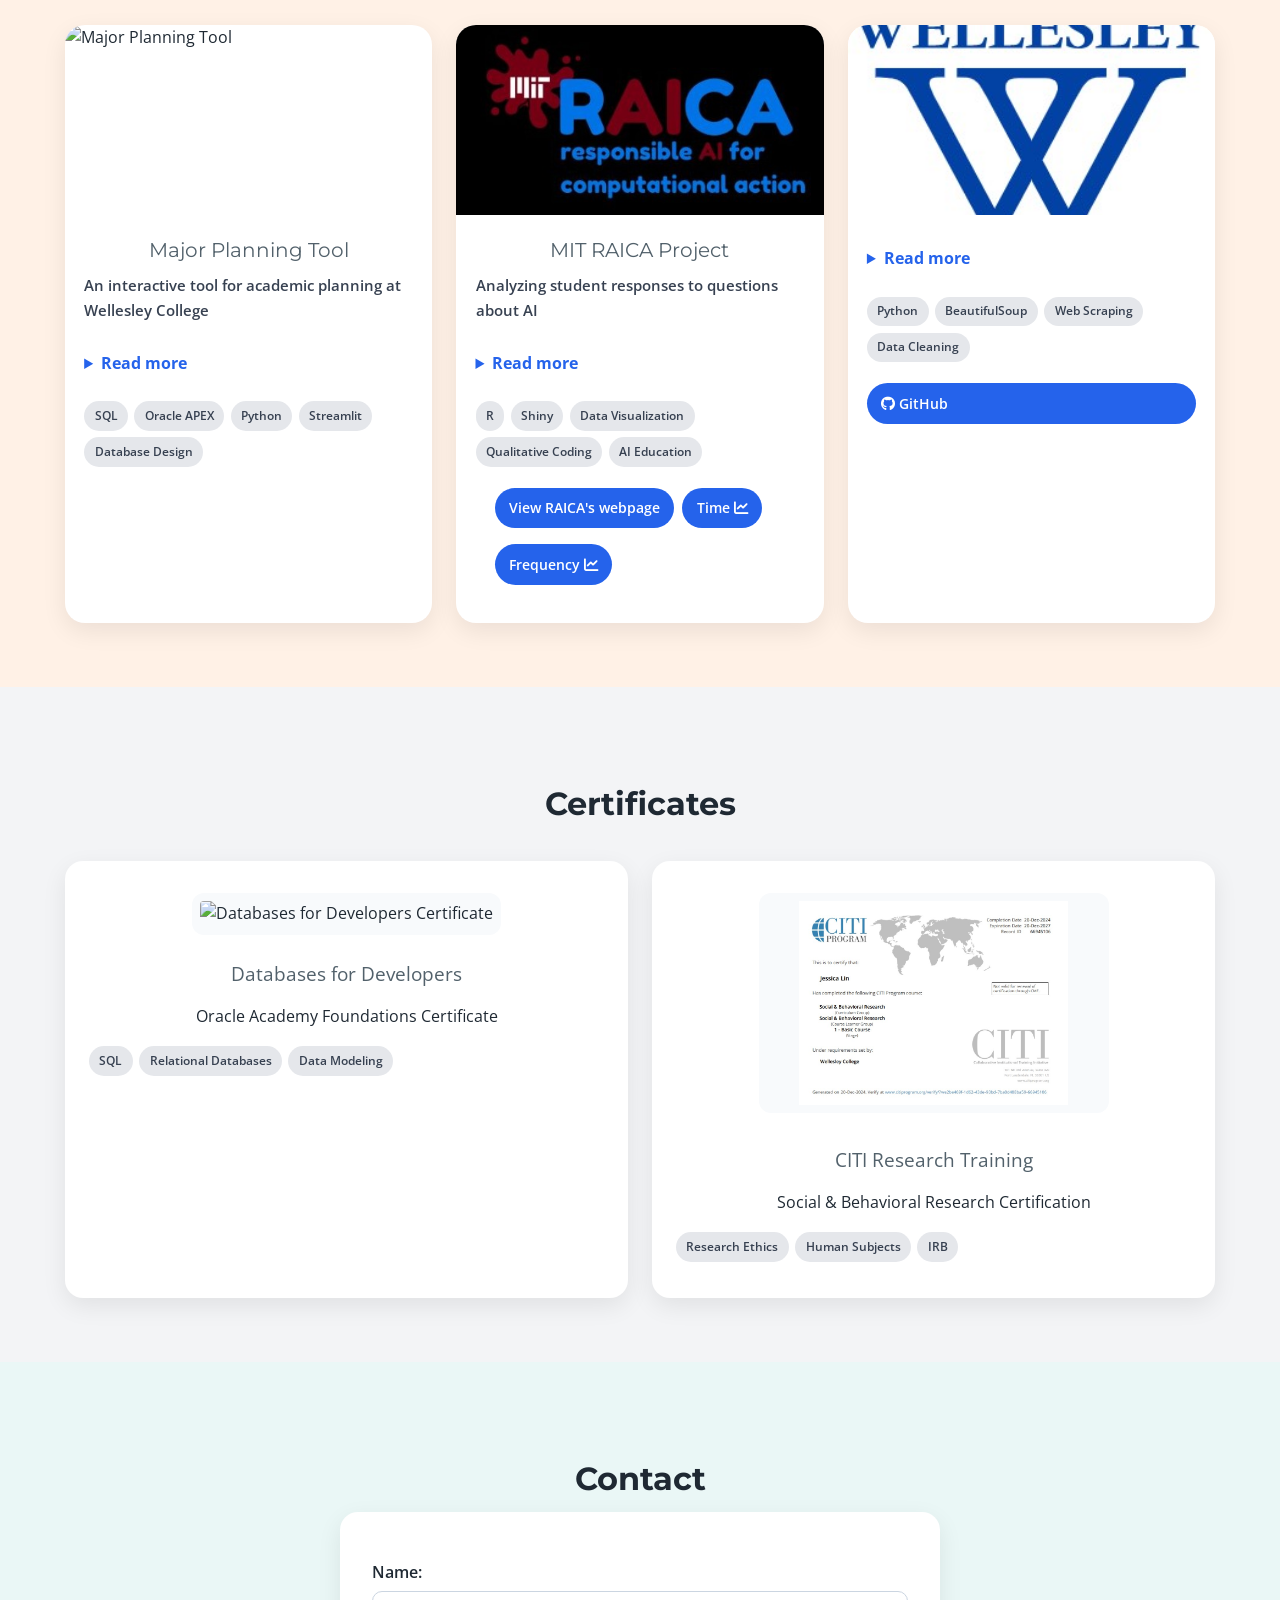
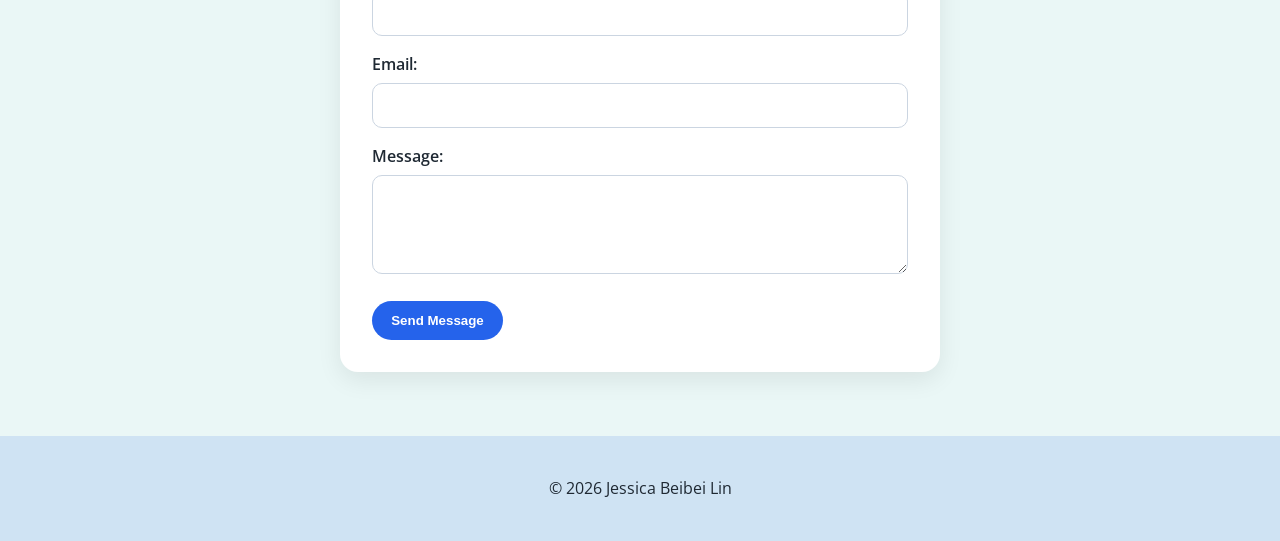
==== commit ae316b97: "revised website added new updated html and css files for the website" ====
--- a/fixedHTML.html
+++ b/fixedHTML.html
@@ -1,689 +1,549 @@
 <!DOCTYPE html>
+
 <html lang="en">
-
 <head>
-  <meta charset="UTF-8" />
-  <meta name="viewport" content="width=device-width, initial-scale=1.0" />
-  <title>jessicabeibeilin</title>
-  <link rel="stylesheet" href="styles2.css" />
-  <link href="https://fonts.googleapis.com/css2?family=Montserrat:wght@400;700&family=Open+Sans:wght@400;600&display=swap"
-    rel="stylesheet" />
-  <link rel="stylesheet"
-href="https://cdnjs.cloudflare.com/ajax/libs/font-awesome/6.5.1/css/all.min.css">
+<meta charset="utf-8"/>
+<meta content="width=device-width, initial-scale=1.0" name="viewport"/>
+<title>jessicabeibeilin</title>
+<link href="styles2.css" rel="stylesheet"/>
+<link href="https://fonts.googleapis.com/css2?family=Montserrat:wght@400;700&amp;family=Open+Sans:wght@400;600&amp;display=swap" rel="stylesheet"/>
+<link href="https://cdnjs.cloudflare.com/ajax/libs/font-awesome/6.5.1/css/all.min.css" rel="stylesheet"/>
 </head>
-
 <body>
-  <header>
-    <h1>Jessica Lin</h1>
-    <p class="header-subtitle"> Data Science + Psychology | AI • Visualization • Human-Centered Analytics</p>
-    <nav>
-      <a href="#about">About Me</a>
-      <a href = "#AI"> AI & Machine Learning</a>
-      <a href = "#social-sciences">Social Sciences and Statistical Research</a>
-      <a href = "#nlp"> Natural Language Processing</a>
-      <a href = "#data-tools">Data Engineering and Tools</a>
-      <a href="#certificates">Certificates</a>
-      <a href="#contact">Contact</a>
-    </nav>
-  </header>
-
-  <!-- About Section -->
-  <section id="about">
-    <div class="section-inner">
-      <h2>About Me</h2>
-
-      <div class="about-container">
-
-        <img src="linkedinphoto.jpg" alt="Jessica" class="profile-image" />
-
-        <div class="about-text">
-          <p>
+<header>
+<h1>Jessica Lin</h1>
+<p class="header-subtitle"> Data Science + Psychology | AI • Visualization • Human-Centered Analytics</p>
+<nav>
+<a href="#about">About Me</a>
+<a href="#AI"> AI &amp; Machine Learning</a>
+<a href="#social-sciences">Social Sciences and Statistical Research</a>
+<a href="#nlp"> Natural Language Processing</a>
+<a href="#data-tools">Data Engineering and Tools</a>
+<a href="#certificates">Certificates</a>
+<a href="#contact">Contact</a>
+</nav>
+</header>
+<!-- About Section -->
+<section id="about">
+<div class="section-inner">
+<h2>About Me</h2>
+<div class="about-container">
+<img alt="Jessica" class="profile-image" src="linkedinphoto.jpg"/>
+<div class="about-text">
+<p>
             Hi, my name is Jessica! I am a student from Northern Virginia studying data science and psychology at Wellesley College. I am passionate about leveraging my interdisciplinary background to create data and/or AI-driven solutions for complex problems and communicate results especially for non-technical audiences. Feel free to explore the work I've completed. 
           </p>
-
-          <p>
+<p>
             Outside of academics, I am the Co-President for Wellesley Wushu. I also love traveling, playing volleyball, piano and violin, coloring and hands on crafts, card games, and trying new restaurants and cuisines! 
           </p>
-
-          <a href="https://docs.google.com/document/d/1Eyg92lSTG8nufrN2WsNbJZgg8DPLaAZPEqA3WFaGYxY/edit?usp=sharing"
-            class="cv-link" target="_blank" rel="noopener noreferrer">View my CV here</a>
-
-          <p> Connect with me! </p>
-          <div class="social-links">
-
-        <a href="https://www.linkedin.com/in/jessicablin/"
-            target="_blank"
-            rel="noopener noreferrer">
-            <i class="fa-brands fa-linkedin"></i>
-        </a>
-
-        <a href="https://github.com/JL72005"
-            target="_blank"
-            rel="noopener noreferrer">
-            <i class="fa-brands fa-github"></i>
-        </a>
-
-        <a href="mailto:jessicab2lin@gmail.com">
-            <i class="fa-solid fa-envelope"></i>
-        </a>
-      </div>
-
-    </div>
-  </section>
-
-  <section id="featured-projects">
-  <div class="section-inner">
-    <h2>Featured Projects</h2>
-
-    <div class="featured-container">
-
-      <a href="#emotion-cnn" class="featured-card">
-        <h3>Emotion Classification Bias in CNNs</h3>
-        <p>AI fairness project analyzing racial disparities in facial emotion recognition.</p>
-        <span>Jump to project ↓</span>
-      </a>
-
-      <a href="#raica" class="featured-card">
-        <h3>MIT RAICA AI Visualization</h3>
-        <p>Interactive dashboard exploring how students define and understand AI.</p>
-        <span>Jump to project ↓</span>
-      </a>
-
-      <a href="#uncertainty-viz" class="featured-card">
-        <h3>Uncertainty Visualization Research</h3>
-        <p>Behavioral research on how visualizations shape decision-making.</p>
-        <span>Jump to project ↓</span>
-      </a>
-
-    </div>
-  </div>
-</section>
-
-
-  <!-- AI Projects Section -->
-   <section id="AI">
-    <div class="section-inner">
-    <h1>AI & Machine Learning</h1>
-    <h3>(Supported by TensorFlow, PyTorch, MatLab, and Python)</h3>
-    
-    <div class="projects-container">
-        <!-- ANN project -->
-        <div class="project" id="emotion-cnn">
-          <img src="ANNprojectimage.jpg" alt="Race Emotion Classifier" class="project-image" />
-          <div class="project-text">
-            <h3 class="project-title">Emotion Classification Bias in CNNs</h3>
-            <p class="project-subtitle"> Investigating fairness across racial groups in FER systems</p>
-            <p>
+<a class="cv-link" href="https://docs.google.com/document/d/1Eyg92lSTG8nufrN2WsNbJZgg8DPLaAZPEqA3WFaGYxY/edit?usp=sharing" rel="noopener noreferrer" target="_blank">View my CV here</a>
+<p> Connect with me! </p>
+<div class="social-links">
+<a href="https://www.linkedin.com/in/jessicablin/" rel="noopener noreferrer" target="_blank">
+<i class="fa-brands fa-linkedin"></i>
+</a>
+<a href="https://github.com/JL72005" rel="noopener noreferrer" target="_blank">
+<i class="fa-brands fa-github"></i>
+</a>
+<a href="mailto:jessicab2lin@gmail.com">
+<i class="fa-solid fa-envelope"></i>
+</a>
+</div>
+</div>
+</div></div></section>
+<section id="featured-projects">
+<div class="section-inner">
+<h2>Featured Projects</h2>
+<div class="featured-container">
+<a class="featured-card" href="#emotion-cnn">
+<h3>Emotion Classification Bias in CNNs</h3>
+<p>AI fairness project analyzing racial disparities in facial emotion recognition.</p>
+<span>Jump to project ↓</span>
+</a>
+<a class="featured-card" href="#raica">
+<h3>MIT RAICA AI Visualization</h3>
+<p>Interactive dashboard exploring how students define and understand AI.</p>
+<span>Jump to project ↓</span>
+</a>
+<a class="featured-card" href="#uncertainty-viz">
+<h3>Uncertainty Visualization Research</h3>
+<p>Behavioral research on how visualizations shape decision-making.</p>
+<span>Jump to project ↓</span>
+</a>
+</div>
+</div>
+</section>
+<!-- AI Projects Section -->
+<section id="AI">
+<div class="section-inner">
+<h1>AI &amp; Machine Learning</h1>
+<h3>(Supported by TensorFlow, PyTorch, MatLab, and Python)</h3>
+<div class="projects-container">
+<!-- ANN project -->
+<div class="project" id="emotion-cnn">
+<img alt="Race Emotion Classifier" class="project-image" src="ANNprojectimage.jpg"/>
+<div class="project-text">
+<h3 class="project-title">Emotion Classification Bias in CNNs</h3>
+<p class="project-subtitle"> Investigating fairness across racial groups in FER systems</p>
+<details class="project-details"><summary>Read more</summary><p>
               This investigates whether certain emotions are more likely to be misclassified among different racial groups in facial expression recognition systems. Using the RAF-DB dataset and CNN models, we compare three experimental setups: a baseline model trained on the original imbalanced dataset, a race-balanced model, and single-race models trained on only one demographic group. By analyzing metrics such as accuracy, F1-score, and confusion matrices, and centroid measures, this project aims to better understand how demographic representation affects emotion classification performance and fairness in AI systems.
-            </p>
-
-            <div class="tools">
-              <span>Python</span>
-              <span>TensorFlow</span>
-              <span>Keras</span>
-              <span>CNNs</span>
-              <span>Fairness Analysis</span>
-            </div>
-
-            <div class="project-links">
-              <a href="https://github.com/JL72005/ANN_final_project_revised" target="_blank"
-                rel="noopener noreferrer" class="project-link"><i class="fa-brands fa-github"></i> GitHub</a>
-              <a href="https://medium.com/@jl140/emotion-specific-bias-during-facial-expression-recognition-07e80ba3b588" target="_blank"
-                rel="noopener noreferrer" class="project-link"><i class="fa-brands fa-medium"></i> Medium</a>
-            </div>
-          </div>
-        </div> 
-
-        <!-- World of Phonetics Concept Mockup -->
-        <div class="project" id="phonetica">
-            <img src="phonetica-slide.jpg" alt="The Worlds of Phonetica Slide" class="project-image" />
-            <div class="project-text">
-                <h3 class="project-title">The Worlds of Phonetica</h3>
-                <p class="project-subtitle">An AI-powered speech therapy game</p>
-                <p>
+            </p></details>
+<div class="tools">
+<span>Python</span>
+<span>TensorFlow</span>
+<span>Keras</span>
+<span>CNNs</span>
+<span>Fairness Analysis</span>
+</div>
+<div class="project-links">
+<a class="project-link" href="https://github.com/JL72005/ANN_final_project_revised" rel="noopener noreferrer" target="_blank"><i class="fa-brands fa-github"></i> GitHub</a>
+<a class="project-link" href="https://medium.com/@jl140/emotion-specific-bias-during-facial-expression-recognition-07e80ba3b588" rel="noopener noreferrer" target="_blank"><i class="fa-brands fa-medium"></i> Medium</a>
+</div>
+</div>
+</div>
+<!-- World of Phonetics Concept Mockup -->
+<div class="project" id="phonetica">
+<img alt="The Worlds of Phonetica Slide" class="project-image" src="phonetica-slide.jpg"/>
+<div class="project-text">
+<h3 class="project-title">The Worlds of Phonetica</h3>
+<p class="project-subtitle">An AI-powered speech therapy game</p>
+<details class="project-details"><summary>Read more</summary><p>
                 "The Worlds of Phonetica" is an AI-powered speech therapy game that leverages deep learning to track oral
                 muscle movements providing feedback for players in the game. This pitch won 3rd place ($1000) at the Babson
                 AI Buildathon.
-                </p>
-                <div class="tools">
-                  <span>Deep Learning</span>
-                  <span>Computer Vision</span>
-                  <span>AI Product Design</span>
-                  <span>Pitch Deck</span>
-                </div>
-                <a href="https://www.canva.com/design/DAGWqBNtX0k/dglVapcEIBb4naqel0X7BA/view" target="_blank"
-                rel="noopener noreferrer" class="project-link"><i class="fa-solid fa-palette"></i> Canva</a>
-            </div>
-        </div>
-
-        <!-- Divorce Rate Prediction-->
-         <div class="project" id="divorce-prediction">
-          <img src="STAT228 Presentation.jpg" alt="STAT228 Project" class="project-image" />
-          <div class="project-text">
-            <h3 class="project-title">Divorce Rate Prediction</h3>
-            <p class="project-subtitle">Using machine learning to predict divorce outcomes</p>
-            <p>
+                </p></details>
+<div class="tools">
+<span>Deep Learning</span>
+<span>Computer Vision</span>
+<span>AI Product Design</span>
+<span>Pitch Deck</span>
+</div>
+<a class="project-link" href="https://www.canva.com/design/DAGWqBNtX0k/dglVapcEIBb4naqel0X7BA/view" rel="noopener noreferrer" target="_blank"><i class="fa-solid fa-palette"></i> Canva</a>
+</div>
+</div>
+<!-- Divorce Rate Prediction-->
+<div class="project" id="divorce-prediction">
+<img alt="STAT228 Project" class="project-image" src="STAT228 Presentation.jpg"/>
+<div class="project-text">
+<h3 class="project-title">Divorce Rate Prediction</h3>
+<p class="project-subtitle">Using machine learning to predict divorce outcomes</p>
+<details class="project-details"><summary>Read more</summary><p>
               Using the Split or Stay: Divorce Predictor dataset (170 observations, 54 predictors), we compared linear
               models and tree-based methods to predict divorce outcomes. Both approaches performed similarly. PCA showed
               married vs. divorced couples separating into distinct clusters, explaining strong predictive performance.
-            </p>
-            <div class="tools">
-              <span>R</span>
-              <span>Classification Trees</span>
-              <span>Random Forest</span>
-              <span>PCA</span>
-              <span>Model Comparison</span>
-            </div>
-          </div>
-          <div class="project-links">
-            <a href="https://docs.google.com/document/d/1ZNhc9ETuQOTd26PcB_HYOC4OlQ8F453jZq9GGCqTgaE/edit?usp=sharing"
-              target="_blank" rel="noopener noreferrer" class="project-link">
-              <i class="fa-solid fa-file-lines"></i> Paper
-            </a>
-            <a href="https://docs.google.com/presentation/d/14qWuNqqfo8fsfIp4SK6Ht1Xy3H4_ZGeK2hEhko9kilY/edit?usp=sharing"
-              target="_blank" rel="noopener noreferrer" class="project-link">
-              <wa-icon name="person-chalkboard"></wa-icon>Slides
-            </a>
-          </div>
-        </div>
-    </div> 
-</div>
-</div>
-</section>
+            </p></details>
+<div class="tools">
+<span>R</span>
+<span>Classification Trees</span>
+<span>Random Forest</span>
+<span>PCA</span>
+<span>Model Comparison</span>
+</div>
+</div>
+<div class="project-links">
+<a class="project-link" href="https://docs.google.com/document/d/1ZNhc9ETuQOTd26PcB_HYOC4OlQ8F453jZq9GGCqTgaE/edit?usp=sharing" rel="noopener noreferrer" target="_blank">
+<i class="fa-solid fa-file-lines"></i> Paper
+            </a>
+<a class="project-link" href="https://docs.google.com/presentation/d/14qWuNqqfo8fsfIp4SK6Ht1Xy3H4_ZGeK2hEhko9kilY/edit?usp=sharing" rel="noopener noreferrer" target="_blank">
+<wa-icon name="person-chalkboard"></wa-icon>Slides
+            </a>
+</div>
+</div>
+</div>
+</div>
 
-    <!--Social Sciences and Statistical project-->
-    <section id="social-sciences">
-    <div class="section-inner">
-    <h1>Social Sciences and Statistical Research</h1>
-    <h3>(Supported by R, Stata, IBM SPSS Statistics, Jamovi, Qualtrics, ArcGIS, GeoPandas, PowerBI, ggplot, Microsoft Excel)</h3>
-    
-    <div class="projects-container">
-
-        <!-- Zach Del Rosario Lab -->
-        <div class="project" id="uncertainty-viz">
-          <img src="VariabilityPaper.jpg" alt="Uncertainty Research Lab" class="project-image" />
-          <div class="project-text">
-            <h3 class="project-title">Behavioral Study on Uncertainty Visualizations</h3>
-            <p class="project-subtitle">Examining the impact of uncertainty visualizations on decision-making</p>
-            <p>
+</section>
+<!--Social Sciences and Statistical project-->
+<section id="social-sciences">
+<div class="section-inner">
+<h1>Social Sciences and Statistical Research</h1>
+<h3>(Supported by R, Stata, IBM SPSS Statistics, Jamovi, Qualtrics, ArcGIS, GeoPandas, PowerBI, ggplot, Microsoft Excel)</h3>
+<div class="projects-container">
+<!-- Zach Del Rosario Lab -->
+<div class="project" id="uncertainty-viz">
+<img alt="Uncertainty Research Lab" class="project-image" src="VariabilityPaper.jpg"/>
+<div class="project-text">
+<h3 class="project-title">Behavioral Study on Uncertainty Visualizations</h3>
+<p class="project-subtitle">Examining the impact of uncertainty visualizations on decision-making</p>
+<details class="project-details"><summary>Read more</summary><p>
               I contributed to the design and deployment of three iterations of a behavioral study examining how uncertainty visualizations influence decision-making outcomes among 300+ participants. This work involved analyzing survey data and refining experimental structure in response to pilot results. In parallel, I conducted an extensive literature review of over 50 academic articles on data uncertainty and visualization to ground the study in existing research. I also co-founded a subproject focused on language framing and data credibility, where I co-led survey design and collaborated closely with faculty to develop and test experimental conditions.
-            </p>
-            <div class="tools">
-              <span>R</span>
-              <span>Qualtrics</span>
-              <span>Experimental Design</span>
-              <span>Literature Review</span>
-              <span>Data Visualization</span>
-            </div>
-          </div>
-          <div class="project-links">
-            <a href="https://osf.io/preprints/psyarxiv/vujta_v3" target="_blank" rel="noopener noreferrer"
-              class="project-link">
-              <i class="fa-solid fa-file-lines"></i> Paper
-            </a>
-          </div>
-        </div>
-        
-      <!-- PSYC 310 R -->
-        <div class="project" id="psyc-310r">
-          <img src="PSYC310R Presentation.jpg" alt="PSYC310R Research Project" class="project-image" />
-          <div class="project-text">
-            <h3 class="project-title">PSYC 310R Research Project</h3>
-            <p class="project-subtitle">A 2x3 between-subjects factorial experiment on perceived similarity and domain of similarity in roommate relationships</p>
-            <p>
+            </p></details>
+<div class="tools">
+<span>R</span>
+<span>Qualtrics</span>
+<span>Experimental Design</span>
+<span>Literature Review</span>
+<span>Data Visualization</span>
+</div>
+</div>
+<div class="project-links">
+<a class="project-link" href="https://osf.io/preprints/psyarxiv/vujta_v3" rel="noopener noreferrer" target="_blank">
+<i class="fa-solid fa-file-lines"></i> Paper
+            </a>
+</div>
+</div>
+<!-- PSYC 310 R -->
+<div class="project" id="psyc-310r">
+<img alt="PSYC310R Research Project" class="project-image" src="PSYC310R Presentation.jpg"/>
+<div class="project-text">
+<h3 class="project-title">PSYC 310R Research Project</h3>
+<p class="project-subtitle">A 2x3 between-subjects factorial experiment on perceived similarity and domain of similarity in roommate relationships</p>
+<details class="project-details"><summary>Read more</summary><p>
               In PSYC 310R (Research Methods in Psychology), I and three other students conducted a 2x3 between-subjects factorial experiment on perceived similarity and domain of similarity in roommate relationships. Two-way ANOVA suggested domain of similarity drove differences in relationship satisfaction, with recreation habits reporting significantly lower satisfaction than other domains.
-            </p>
-            <div class="tools">
-              <span>R</span>
-              <span>Jamovi</span>
-              <span>Qualtrics</span>
-              <span>Two-way ANOVA</span>
-              <span>Survey Design</span>
-            </div>
-          </div>
-          <div class="project-links">
-            <a href="https://docs.google.com/document/d/1gbOvlLTYnkE1o2awp3HYTtX5MDrzDEFX1TaNJ-Z20pI/edit?usp=sharing"
-              target="_blank" rel="noopener noreferrer" class="project-link">
-              <i class="fa-solid fa-file-lines"></i> Paper
-            </a>
-            <a href="https://docs.google.com/presentation/d/1D-kvUPr6qKrRgJjbxMsTWqyV239ixr5wreYImiFqrmQ/edit#slide=id.g357b864254b_0_18"
-              target="_blank" rel="noopener noreferrer" class="project-link">
-              <i class="fa-solid fa-presentation-screen"></i> Slides
-            </a>
-          </div> 
-        </div>
-        <!-- class="project" Voting patterns -->
-         <div class="project" id="voting-patterns">
-         <img src="PresidentialVotingPatterns.jpg" alt="Voting Patterns Project" class="project-image" />
-          <div class="project-text">
-            <h3 class="project-title">Voting Patterns Analysis</h3>
-            <p class="project-subtitle">Examining trends in US election voting patterns from 2000 to 2024</p>
-            <p>
+            </p></details>
+<div class="tools">
+<span>R</span>
+<span>Jamovi</span>
+<span>Qualtrics</span>
+<span>Two-way ANOVA</span>
+<span>Survey Design</span>
+</div>
+</div>
+<div class="project-links">
+<a class="project-link" href="https://docs.google.com/document/d/1gbOvlLTYnkE1o2awp3HYTtX5MDrzDEFX1TaNJ-Z20pI/edit?usp=sharing" rel="noopener noreferrer" target="_blank">
+<i class="fa-solid fa-file-lines"></i> Paper
+            </a>
+<a class="project-link" href="https://docs.google.com/presentation/d/1D-kvUPr6qKrRgJjbxMsTWqyV239ixr5wreYImiFqrmQ/edit#slide=id.g357b864254b_0_18" rel="noopener noreferrer" target="_blank">
+<i class="fa-solid fa-presentation-screen"></i> Slides
+            </a>
+</div>
+</div>
+<!-- class="project" Voting patterns -->
+<div class="project" id="voting-patterns">
+<img alt="Voting Patterns Project" class="project-image" src="PresidentialVotingPatterns.jpg"/>
+<div class="project-text">
+<h3 class="project-title">Voting Patterns Analysis</h3>
+<p class="project-subtitle">Examining trends in US election voting patterns from 2000 to 2024</p>
+<details class="project-details"><summary>Read more</summary><p>
               In this project, we investigated the trend in voting patterns in the US presidential elections from 2000 to 2024. Specifically, the question of interest was what the extent of voting patterns were across different counties after controlling for year and county fixed effects. We found that overall county voting trends tend to remain the same with some movement, especially with certain areas in the Midwest and South becoming more polarized and right-leaning with each election cycle.
-            </p>
-            <div class="tools">
-              <span>Stata</span>
-              <span>GeoPandas</span>
-              <span>ArcGIS</span>
-              <span>Power BI</span>
-              <span>Fixed Effects</span>
-            </div>
-          </div>
-          <div class="project-links">
-            <a href="https://docs.google.com/document/d/1aka6sstOGWgV332l6RnGOVoq4HM7oTOtIcwrHrVSPS4/edit?usp=sharing"
-              target="_blank" rel="noopener noreferrer" class="project-link">
-              <i class="fa-solid fa-file-lines"></i> Paper
-            </a>
-            <a href="https://docs.google.com/presentation/d/1YPPEGNHQqKDYxbkLPn1Yc0EtvVxJaQxF4QAAurKTSwc/edit?usp=sharing"
-              target="_blank" rel="noopener noreferrer" class="project-link">
-              <i class="fa-solid fa-presentation-screen"></i> Slides
-            </a>
-          </div>
-        </div> 
-          
-        <!-- kiva microloans-->
-         <div class="project" id="kiva-microloans">
-          <img src="STAT260PAPER.jpg" alt="STAT 260 PAPER" class="project-image" />
-          <div class="project-text">
-            <h3 class="project-title">Kiva Microloans Analysis</h3>
-            <p class="project-subtitle">Predicting loan usage across economic sectors</p>
-            <p>
+            </p></details>
+<div class="tools">
+<span>Stata</span>
+<span>GeoPandas</span>
+<span>ArcGIS</span>
+<span>Power BI</span>
+<span>Fixed Effects</span>
+</div>
+</div>
+<div class="project-links">
+<a class="project-link" href="https://docs.google.com/document/d/1aka6sstOGWgV332l6RnGOVoq4HM7oTOtIcwrHrVSPS4/edit?usp=sharing" rel="noopener noreferrer" target="_blank">
+<i class="fa-solid fa-file-lines"></i> Paper
+            </a>
+<a class="project-link" href="https://docs.google.com/presentation/d/1YPPEGNHQqKDYxbkLPn1Yc0EtvVxJaQxF4QAAurKTSwc/edit?usp=sharing" rel="noopener noreferrer" target="_blank">
+<i class="fa-solid fa-presentation-screen"></i> Slides
+            </a>
+</div>
+</div>
+<!-- kiva microloans-->
+<div class="project" id="kiva-microloans">
+<img alt="STAT 260 PAPER" class="project-image" src="STAT260PAPER.jpg"/>
+<div class="project-text">
+<h3 class="project-title">Kiva Microloans Analysis</h3>
+<p class="project-subtitle">Predicting loan usage across economic sectors</p>
+<details class="project-details"><summary>Read more</summary><p>
              Built interpretable tree-based models, including conditional inference trees and random forests, to analyze over 600,000 Kiva microloans and predict how loans are used across economic sectors. Emphasized transparency and visualization by examining decision paths and variable importance, enabling clear interpretation of model behavior. Identified loan term, borrower gender, and geographic region as the strongest predictors of sector use, highlighting patterns relevant to social-impact and policy-oriented decision-making.
-            </p>
-            <div class="tools">
-              <span>R</span>
-              <span>Random Forest</span>
-              <span>Conditional Inference Trees</span>
-              <span>Power BI</span>
-              <span>Data Visualization</span>
-            </div>
-          </div>
-          <div class="project-links">
-            <a href="https://docs.google.com/document/d/1hBkRtJXxIv7JZl_htSe3cc77V9F8MSpozQvo2VKlYpo/edit?usp=sharing" target="_blank" rel="noopener noreferrer"
-              class="project-link">
-              <i class="fa-solid fa-file-lines"></i> Paper
-            </a>
-          </div>
-        </div>
-        
-        <!-- Minimum Drinking Age and Education Outcomes -->
-        <div class="project" id="minimum-drinking-age">
-          <img src="ECON203Presentation.jpg" alt="ECON203 Research Project" class="project-image" />
-          <div class="project-text">
-            <h3 class="project-title">Minimum Drinking Age and Education Outcomes</h3>
-            <p class="project-subtitle">Analyzing the impact of minimum drinking age laws on educational attainment</p>
-            <p>
+            </p></details>
+<div class="tools">
+<span>R</span>
+<span>Random Forest</span>
+<span>Conditional Inference Trees</span>
+<span>Power BI</span>
+<span>Data Visualization</span>
+</div>
+</div>
+<div class="project-links">
+<a class="project-link" href="https://docs.google.com/document/d/1hBkRtJXxIv7JZl_htSe3cc77V9F8MSpozQvo2VKlYpo/edit?usp=sharing" rel="noopener noreferrer" target="_blank">
+<i class="fa-solid fa-file-lines"></i> Paper
+            </a>
+</div>
+</div>
+<!-- Minimum Drinking Age and Education Outcomes -->
+<div class="project" id="minimum-drinking-age">
+<img alt="ECON203 Research Project" class="project-image" src="ECON203Presentation.jpg"/>
+<div class="project-text">
+<h3 class="project-title">Minimum Drinking Age and Education Outcomes</h3>
+<p class="project-subtitle">Analyzing the impact of minimum drinking age laws on educational attainment</p>
+<details class="project-details"><summary>Read more</summary><p>
               For my ECON203 class (Econometrics), I and two other students analyzed minimum drinking age laws data from
               1980 and the 2000 U.S. population census to study effects of MLDA on college educational attainment using a
               fixed effects model. We found MLDA increased the likelihood of obtaining some college education by ~4.2%,
               with a more pronounced effect for men.
-            </p>
-            <div class="tools">
-              <span>Stata</span>
-              <span>Econometrics</span>
-              <span>Fixed Effects</span>
-              <span>Census Data</span>
-            </div>
-          </div>
-          <div class="project-links">
-            <a href="https://docs.google.com/document/d/1CeSD0nEW8kujBw_8gRl3DM_efhWUOme5UGp8J2e76OY/edit?usp=sharing"
-              target="_blank" rel="noopener noreferrer" class="project-link">
-              <i class="fa-solid fa-file-lines"></i> Paper
-            </a>
-            <a href="https://docs.google.com/presentation/d/1LXL-WvPtcdQpJmtWMU1xlPQOKdjdTAQeJ8tO7WPOICM/edit?usp=sharing"
-              target="_blank" rel="noopener noreferrer" class="project-link">
-              <i class="fa-solid fa-presentation-screen"></i> Slides
-            </a>
-          </div>
-        </div>
-
-        <!-- Student Depression and Academic Stress-->
-        <div class="project" id="student-depression">
-            <img src="StudentDataDepression.jpg" alt="Depression and Academic Pressure" class="project-image" />
-            <div class="project-text">
-                <h3 class="project-title">Student Depression and Academic Pressure</h3>
-                <p class="project-subtitle">Analyzing the relationship between academic pressure and depression among students in India</p>
-                <p>
+            </p></details>
+<div class="tools">
+<span>Stata</span>
+<span>Econometrics</span>
+<span>Fixed Effects</span>
+<span>Census Data</span>
+</div>
+</div>
+<div class="project-links">
+<a class="project-link" href="https://docs.google.com/document/d/1CeSD0nEW8kujBw_8gRl3DM_efhWUOme5UGp8J2e76OY/edit?usp=sharing" rel="noopener noreferrer" target="_blank">
+<i class="fa-solid fa-file-lines"></i> Paper
+            </a>
+<a class="project-link" href="https://docs.google.com/presentation/d/1LXL-WvPtcdQpJmtWMU1xlPQOKdjdTAQeJ8tO7WPOICM/edit?usp=sharing" rel="noopener noreferrer" target="_blank">
+<i class="fa-solid fa-presentation-screen"></i> Slides
+            </a>
+</div>
+</div>
+<!-- Student Depression and Academic Stress-->
+<div class="project" id="student-depression">
+<img alt="Depression and Academic Pressure" class="project-image" src="StudentDataDepression.jpg"/>
+<div class="project-text">
+<h3 class="project-title">Student Depression and Academic Pressure</h3>
+<p class="project-subtitle">Analyzing the relationship between academic pressure and depression among students in India</p>
+<details class="project-details"><summary>Read more</summary><p>
                 The presentation illustrates the cleaning process, analysis, and visualization of the dataset on academic
                 pressure and depression among students in India. The dataset was collected from a survey from over 27,000
                 students and analyzed using R. The data showed a positive relationship between depression and academic
                 pressure, as students who had depression tend to experience higher levels of academic pressure.
-                </p>
-            <div class="tools">
-              <span>R</span>
-              <span>Data Cleaning</span>
-              <span>Survey Data</span>
-              <span>ggplot</span>
-              <span>Data Visualization</span>
-            </div>
-            <a href="https://drive.google.com/drive/folders/10hbc378LIcHaFcCC3MtoDg8jnHYlb9gu?usp=sharing"
-              target="_blank" rel="noopener noreferrer" class="project-link">Slides</a>
-          </div>
-        </div>
-    </div>
-    </div>
-</section>
-
-   <!--Natural Language Processing (NLP)-->
+                </p></details>
+<div class="tools">
+<span>R</span>
+<span>Data Cleaning</span>
+<span>Survey Data</span>
+<span>ggplot</span>
+<span>Data Visualization</span>
+</div>
+<a class="project-link" href="https://drive.google.com/drive/folders/10hbc378LIcHaFcCC3MtoDg8jnHYlb9gu?usp=sharing" rel="noopener noreferrer" target="_blank">Slides</a>
+</div>
+</div>
+</div>
+</div>
+</section>
+<!--Natural Language Processing (NLP)-->
 <section id="nlp">
-  <div class="section-inner">
-
-    <h1>Natural Language Processing (NLP)</h1>
-
-    <h3>
+<div class="section-inner">
+<h1>Natural Language Processing (NLP)</h1>
+<h3>
       (Supported by Python, Pandas, NLTK, LLMs, BERT, SetFit, Selenium, 
       BeautifulSoup, WhisperAI)
     </h3>
-
-    <div class="projects-container">
-
-      <!-- Narrative Intelligence of Flash Flood Events -->
-      <div class="project" id="narrative-intelligence">
-        <img src="PITUNPROJECT.jpg" alt="GWU PIT-UN Project" class="project-image" />
-
-        <div class="project-text">
-            <h3 class="project-title">Narrative Intelligence of Flash Flood Events</h3>
-            <p class="project-subtitle"> Using NLP to analyze flood impact narratives and predict flood severity</p>  
-            <p>
+<div class="projects-container">
+<!-- Narrative Intelligence of Flash Flood Events -->
+<div class="project" id="narrative-intelligence">
+<img alt="GWU PIT-UN Project" class="project-image" src="PITUNPROJECT.jpg"/>
+<div class="project-text">
+<h3 class="project-title">Narrative Intelligence of Flash Flood Events</h3>
+<p class="project-subtitle"> Using NLP to analyze flood impact narratives and predict flood severity</p>
+<details class="project-details"><summary>Read more</summary><p>
                 The primary goal of this project is to improve understanding of the impacts of the flash floods in
                 Washington, D.C., and its neighboring counties in Maryland and Virginia by utilizing data science
                 techniques. We focus on events from 1996 to the present that include narrative description, with the
                 primary objectives to extract structured impact information from unstructured event narratives using large
                 language models (LLMs), compute a Flood Impact Score (FIS) for each event, and analyze contextual patterns
                 such as co-occurrence of impact types, spatial clustering, and temporal trends.
-            </p>
-
-          <div class="tools">
-            <span>Python</span>
-            <span>Pandas</span>
-            <span>LLMs</span>
-            <span>NLP</span>
-            <span>Geospatial Analysis</span>
-          </div>
-        </div>
-
-        <div class="project-links">
-          <a href="https://github.com/JL72005/PIT-UN-Project4.git"
-            target="_blank"
-            rel="noopener noreferrer"
-            class="project-link">
-            <i class="fa-brands fa-github"></i> 
+            </p></details>
+<div class="tools">
+<span>Python</span>
+<span>Pandas</span>
+<span>LLMs</span>
+<span>NLP</span>
+<span>Geospatial Analysis</span>
+</div>
+</div>
+<div class="project-links">
+<a class="project-link" href="https://github.com/JL72005/PIT-UN-Project4.git" rel="noopener noreferrer" target="_blank">
+<i class="fa-brands fa-github"></i> 
             GitHub
           </a>
-
-          <a href="https://docs.google.com/presentation/d/1td4mOc9ySiOkekLtYPW6J-IBFLDWVoEcFLQadHbI9MY/edit?usp=sharing"
-            target="_blank"
-            rel="noopener noreferrer"
-            class="project-link">
+<a class="project-link" href="https://docs.google.com/presentation/d/1td4mOc9ySiOkekLtYPW6J-IBFLDWVoEcFLQadHbI9MY/edit?usp=sharing" rel="noopener noreferrer" target="_blank">
             Slides
           </a>
-        </div>
-      </div>
-
-      <!-- Language Change in Beauty Content -->
-      <div class="project" id="language-change">
-        <img src="CS315 Project.jpg" alt="CS315 Research Project" class="project-image" />
-
-        <div class="project-text">
-            <h3 class="project-title">Language Change in Beauty Content</h3>
-            <p class="project-subtitle">Analyzing shifts in language and advertising strategies in beauty content on TikTok and YouTube</p>
-            <p>
+</div>
+</div>
+<!-- Language Change in Beauty Content -->
+<div class="project" id="language-change">
+<img alt="CS315 Research Project" class="project-image" src="CS315 Project.jpg"/>
+<div class="project-text">
+<h3 class="project-title">Language Change in Beauty Content</h3>
+<p class="project-subtitle">Analyzing shifts in language and advertising strategies in beauty content on TikTok and YouTube</p>
+<details class="project-details"><summary>Read more</summary><p>
                 For my CS315 class (Data Science and the Web), I and three other students developed a research project
                 analyzing the use of language and advertising in the beauty and skincare industries on TikTok and YouTube.
                 We scraped data from 15,000+ videos and used LDA and BERT topic modeling, manual labeling, and SetFit to
                 validate labels. We found shifts in language and sponsorship strategies before vs. after 2020.
-            </p>
-
-          <div class="tools">
-            <span>Python</span>
-            <span>Selenium</span>
-            <span>BeautifulSoup</span>
-            <span>BERT</span>
-            <span>SetFit</span>
-          </div>
-        </div>
-
-        <div class="project-links">
-          <a href="https://github.com/Wellesley-CS315/final-paper-team-aaej"
-            target="_blank"
-            rel="noopener noreferrer"
-            class="project-link">
-            <i class="fa-brands fa-github"></i> GitHub
+            </p></details>
+<div class="tools">
+<span>Python</span>
+<span>Selenium</span>
+<span>BeautifulSoup</span>
+<span>BERT</span>
+<span>SetFit</span>
+</div>
+</div>
+<div class="project-links">
+<a class="project-link" href="https://github.com/Wellesley-CS315/final-paper-team-aaej" rel="noopener noreferrer" target="_blank">
+<i class="fa-brands fa-github"></i> GitHub
           </a>
-
-          <a href="https://docs.google.com/presentation/d/1a7zX3cVhnzWEAOMtw7NjuXPuatqKRZ4Jvd73-P8RVrQ/edit?usp=sharing"
-            target="_blank"
-            rel="noopener noreferrer"
-            class="project-link">
+<a class="project-link" href="https://docs.google.com/presentation/d/1a7zX3cVhnzWEAOMtw7NjuXPuatqKRZ4Jvd73-P8RVrQ/edit?usp=sharing" rel="noopener noreferrer" target="_blank">
             Slides
           </a>
-        </div>
-      </div>
-
-      <!-- Madness Meter: A Gibberish Detector -->
-      <div class="project" id="madness-meter">
-        <img src="MadnessMeterHomePage.png" alt="Madness Meter" class="project-image" />
-
-        <div class="project-text">
-            <h3 class="project-title">Madness Meter: A Gibberish Detector</h3>
-            <p class="project-subtitle"> Designing a tool to classify groups of words as actual English compared to gibberish using NLP modeling and neural networks</p>
-            <p>
+</div>
+</div>
+<!-- Madness Meter: A Gibberish Detector -->
+<div class="project" id="madness-meter">
+<img alt="Madness Meter" class="project-image" src="MadnessMeterHomePage.png"/>
+<div class="project-text">
+<h3 class="project-title">Madness Meter: A Gibberish Detector</h3>
+<p class="project-subtitle"> Designing a tool to classify groups of words as actual English compared to gibberish using NLP modeling and neural networks</p>
+<details class="project-details"><summary>Read more</summary><p>
                 As part of the 2025 Tufts Hackathon (JumboHack), we designed a gibberish detector using NLP modeling and
                 attempted neural network structures that would classify groups of words as actual English compared to
                 gibberish. Over the weekend, we were able to collect and generate data sets of words, build a training
                 model, and present the tool in a fun, on-theme Alice and Wonderland through our UI and front-end design.
                 The project is still a work in progress with connecting the front-end to the back-end.
-            </p>
-
-          <div class="tools">
-            <span>Python</span>
-            <span>NLP</span>
-            <span>Neural Networks</span>
-            <span>HTML</span>
-            <span>CSS</span>
-          </div>
-
-          <a href="https://devpost.com/software/madness-meter"
-            target="_blank"
-            rel="noopener noreferrer"
-            class="project-link">
-            <i class="fa-solid fa-trophy"></i>DevPost
+            </p></details>
+<div class="tools">
+<span>Python</span>
+<span>NLP</span>
+<span>Neural Networks</span>
+<span>HTML</span>
+<span>CSS</span>
+</div>
+<a class="project-link" href="https://devpost.com/software/madness-meter" rel="noopener noreferrer" target="_blank">
+<i class="fa-solid fa-trophy"></i>DevPost
           </a>
-        </div>
-      </div>
-
-    </div>
-  </div>
-</section>
-
-   <!--Data Engineering & Tools--> 
+</div>
+</div>
+</div>
+</div>
+</section>
+<!--Data Engineering & Tools-->
 <section id="data-tools">
-  <div class="section-inner">
-
-    <h1>Data Engineering & Tools</h1> 
-
-    <h3>
+<div class="section-inner">
+<h1>Data Engineering &amp; Tools</h1>
+<h3>
       (Supported by SQL, Oracle APEX, JavaScript, 
       Visual Studio Code, Python)
     </h3>
-
-    <div class="projects-container">
-
-      <!--Standout: Major Planning Tool-->
-      <div class="project" id="major-planning-tool">
-        <img src="major_planning_tool.jpg" alt="Major Planning Tool" class="project-image" />
-
-        <div class="project-text">
-          <h3 class="project-title">Major Planning Tool</h3>
-          <p class="project-subtitle">An interactive tool for academic planning at Wellesley College</p>
-
-          <p>
+<div class="projects-container">
+<!--Standout: Major Planning Tool-->
+<div class="project" id="major-planning-tool">
+<img alt="Major Planning Tool" class="project-image" src="major_planning_tool.jpg"/>
+<div class="project-text">
+<h3 class="project-title">Major Planning Tool</h3>
+<p class="project-subtitle">An interactive tool for academic planning at Wellesley College</p>
+<details class="project-details"><summary>Read more</summary><p>
             The major planning tool is designed to help Wellesley College students explore and plan their academic
             paths. The tool provides an interactive interface for students to visualize potential course combinations,
             track their progress towards graduation requirements. By leveraging data on course offerings, prerequisites,
             and student preferences, this tool aims to enhance the academic advising experience and empower students to
             make informed decisions about their education.
-          </p>
-
-          <div class="tools">
-            <span>SQL</span>
-            <span>Oracle APEX</span>
-            <span>Python</span>
-            <span>Streamlit</span>
-            <span>Database Design</span>
-          </div>
-        </div>
-      </div>
-
-      <!-- MIT RAICA Project -->
-      <div class="project" id="raica">
-        <img src="MITRAICAlogo.jpg" alt="RAICA project" class="project-image" />
-
-        <div class="project-text">
-          <h3 class="project-title">MIT RAICA Project</h3>
-          <p class="project-subtitle">Analyzing student responses to questions about AI</p>
-          <p>
+          </p></details>
+<div class="tools">
+<span>SQL</span>
+<span>Oracle APEX</span>
+<span>Python</span>
+<span>Streamlit</span>
+<span>Database Design</span>
+</div>
+</div>
+</div>
+<!-- MIT RAICA Project -->
+<div class="project" id="raica">
+<img alt="RAICA project" class="project-image" src="MITRAICAlogo.jpg"/>
+<div class="project-text">
+<h3 class="project-title">MIT RAICA Project</h3>
+<p class="project-subtitle">Analyzing student responses to questions about AI</p>
+<details class="project-details"><summary>Read more</summary><p>
             As a part of MIT RAICA team in the Scheller Teacher Education Program (STEP) lab, I coded and analyzed
             student text responses to the question "What is AI?" and built two different interactive visualizations
             that is set to go public on the RAICA website. One of student responses that evolve over the course of
             RAICA's teaching modules, and one of many students within a given 2 month period.
-          </p>
-
-          <div class="tools">
-            <span>R</span>
-            <span>Shiny</span>
-            <span>Data Visualization</span>
-            <span>Qualitative Coding</span>
-            <span>AI Education</span>
-          </div>
-
-          <div class="project-links">
-            <a href="https://education.mit.edu/project/raica-responsible-ai-for-computational-action/"
-              target="_blank"
-              rel="noopener noreferrer"
-              class="project-link">
+          </p></details>
+<div class="tools">
+<span>R</span>
+<span>Shiny</span>
+<span>Data Visualization</span>
+<span>Qualitative Coding</span>
+<span>AI Education</span>
+</div>
+<div class="project-links">
+<a class="project-link" href="https://education.mit.edu/project/raica-responsible-ai-for-computational-action/" rel="noopener noreferrer" target="_blank">
               View RAICA's webpage
             </a>
-
-            <a href="https://jl140miteducation.shinyapps.io/RAICA_DataViz_v7/"
-              target="_blank"
-              rel="noopener noreferrer"
-              class="project-link">
+<a class="project-link" href="https://jl140miteducation.shinyapps.io/RAICA_DataViz_v7/" rel="noopener noreferrer" target="_blank">
               Time
               <i class="fa-solid fa-chart-line"></i>
-            </a>
-
-            <a href="https://jl140miteducation.shinyapps.io/What_is_AI_150_responses/"
-              target="_blank"
-              rel="noopener noreferrer"
-              class="project-link">
+</a>
+<a class="project-link" href="https://jl140miteducation.shinyapps.io/What_is_AI_150_responses/" rel="noopener noreferrer" target="_blank">
               Frequency
               <i class="fa-solid fa-chart-line"></i>
-            </a>
-          </div>
-        </div>
-      </div>
-
-      <!-- Wellesley Webscraping Tool -->
-      <div class="project" id="webscrapingtool">
-        <img src="webscraping-tool.jpg" alt="Wellesley Webscraping Tool" class="project-image" />
-
-        <div class="project-text">
-          <p>
+</a>
+</div>
+</div>
+</div>
+<!-- Wellesley Webscraping Tool -->
+<div class="project" id="webscrapingtool">
+<img alt="Wellesley Webscraping Tool" class="project-image" src="webscraping-tool.jpg"/>
+<div class="project-text">
+<details class="project-details"><summary>Read more</summary><p>
             The Wellesley Webscraping Tool is a Python-based solution designed to automate data extraction from
             Wellesley's departmental pages. It streamlined lead generation and market research, reducing manual effort
             and improving data accuracy. Developed using Python's BeautifulSoup library, this tool processed over 100
             data entries efficiently.
-          </p>
-
-          <div class="tools">
-            <span>Python</span>
-            <span>BeautifulSoup</span>
-            <span>Web Scraping</span>
-            <span>Data Cleaning</span>
-          </div>
-
-          <a href="https://github.com/JL72005/BlossomsProfwebscraping.git"
-            target="_blank"
-            rel="noopener noreferrer"
-            class="project-link">
-            <i class="fa-brands fa-github"></i> GitHub
+          </p></details>
+<div class="tools">
+<span>Python</span>
+<span>BeautifulSoup</span>
+<span>Web Scraping</span>
+<span>Data Cleaning</span>
+</div>
+<a class="project-link" href="https://github.com/JL72005/BlossomsProfwebscraping.git" rel="noopener noreferrer" target="_blank">
+<i class="fa-brands fa-github"></i> GitHub
           </a>
-        </div>
-      </div>
-
-    </div>
-  </div>
-</section>
-
+</div>
+</div>
+</div>
+</div>
+</section>
 <!-- Certificates -->
 <section id="certificates">
-  <div class="section-inner">
-
-    <h2>Certificates</h2>
-
-    <div class="certificates-grid">
-
-      <!-- Certificate 1 -->
-      <div class="certificate-card">
-        <img src="classcertofexcellence.pdf"
-          alt="Databases for Developers Certificate"
-          class="certificate-image" />
-
-        <h3>Databases for Developers</h3>
-
-        <p>Oracle Academy Foundations Certificate</p>
-
-        <div class="tools">
-          <span>SQL</span>
-          <span>Relational Databases</span>
-          <span>Data Modeling</span>
-        </div>
-      </div>
-
-      <!-- Certificate 2 -->
-      <div class="certificate-card">
-        <img src="CITI-certification.jpg"
-          alt="CITI Certification"
-          class="certificate-image" />
-
-        <h3>CITI Research Training</h3>
-
-        <p>Social & Behavioral Research Certification</p>
-
-        <div class="tools">
-          <span>Research Ethics</span>
-          <span>Human Subjects</span>
-          <span>IRB</span>
-        </div>
-      </div>
-
-    </div>
-  </div>
-</section>
-  
-    <!-- Contact Section -->
-    <section id="contact">
-        <div class="section-inner">
-        <h1>Contact</h1>
-        <form action="https://formspree.io/f/xeoogkbo" method="POST">
-            <label for="name">Name:</label>
-            <input type="text" id="name" name="name" required />
-            
-            <label for="email">Email:</label>
-            <input type="email" id="email" name="email" required />
-
-            <label for="message">Message:</label>
-            <textarea id="message" name="message" rows="4" required></textarea>
-
-            <button type="submit">Send Message</button>
-        </form>
-        </div>
-    </section>
-
-  <footer>
-    <p>© 2026 Jessica Beibei Lin</p>
-  </footer>
+<div class="section-inner">
+<h2>Certificates</h2>
+<div class="certificates-grid">
+<!-- Certificate 1 -->
+<div class="certificate-card">
+<img alt="Databases for Developers Certificate" class="certificate-image" src="classcertofexcellence.pdf"/>
+<h3>Databases for Developers</h3>
+<p>Oracle Academy Foundations Certificate</p>
+<div class="tools">
+<span>SQL</span>
+<span>Relational Databases</span>
+<span>Data Modeling</span>
+</div>
+</div>
+<!-- Certificate 2 -->
+<div class="certificate-card">
+<img alt="CITI Certification" class="certificate-image" src="CITI-certification.jpg"/>
+<h3>CITI Research Training</h3>
+<p>Social &amp; Behavioral Research Certification</p>
+<div class="tools">
+<span>Research Ethics</span>
+<span>Human Subjects</span>
+<span>IRB</span>
+</div>
+</div>
+</div>
+</div>
+</section>
+<!-- Contact Section -->
+<section id="contact">
+<div class="section-inner">
+<h1>Contact</h1>
+<form action="https://formspree.io/f/xeoogkbo" method="POST">
+<label for="name">Name:</label>
+<input id="name" name="name" required="" type="text"/>
+<label for="email">Email:</label>
+<input id="email" name="email" required="" type="email"/>
+<label for="message">Message:</label>
+<textarea id="message" name="message" required="" rows="4"></textarea>
+<button type="submit">Send Message</button>
+</form>
+</div>
+</section>
+<footer>
+<p>© 2026 Jessica Beibei Lin</p>
+</footer>
 </body>
-
 </html>
--- a/styles2.css
+++ b/styles2.css
@@ -65,7 +65,7 @@
   font-family: "Montserrat", sans-serif;
   text-align: center;
   margin-bottom: 0.5rem;
-  font-size: medium;
+  font-size: xx-large;
 }
 
 section h3 {
@@ -257,13 +257,15 @@
   border-radius: 20px;
   overflow: hidden;
   box-shadow: 0 8px 24px rgba(0, 0, 0, 0.08);
+
   display: flex;
   flex-direction: column;
 
-  transition: transform 0.25s ease,
-              box-shadow 0.25s ease;
-
   height: 100%;
+
+  transition:
+    transform 0.25s ease,
+    box-shadow 0.25s ease;
 }
 
 .project:hover {
@@ -295,22 +297,42 @@
 .project-title {
   margin-top: 0;
   margin-bottom: 0.4rem;
-  font-size: 1.2rem;
+
+  font-size: 1.25rem;
   font-family: "Montserrat", sans-serif;
 }
 
 .project-subtitle {
   margin-top: 0;
   margin-bottom: 1rem;
+
   color: #64748b;
   font-size: 0.92rem;
   font-weight: 600;
 }
 
-.project-text p {
+.project-text p,
+.project-details p {
   font-size: 0.95rem;
   line-height: 1.65;
   color: #374151;
+}
+
+.project-details {
+  margin-top: 0.75rem;
+}
+
+.project-details summary {
+  cursor: pointer;
+
+  font-weight: 700;
+  color: #2563eb;
+
+  margin-bottom: 0.75rem;
+}
+
+.project-details summary:hover {
+  color: #1d4ed8;
 }
 
 .tools {
